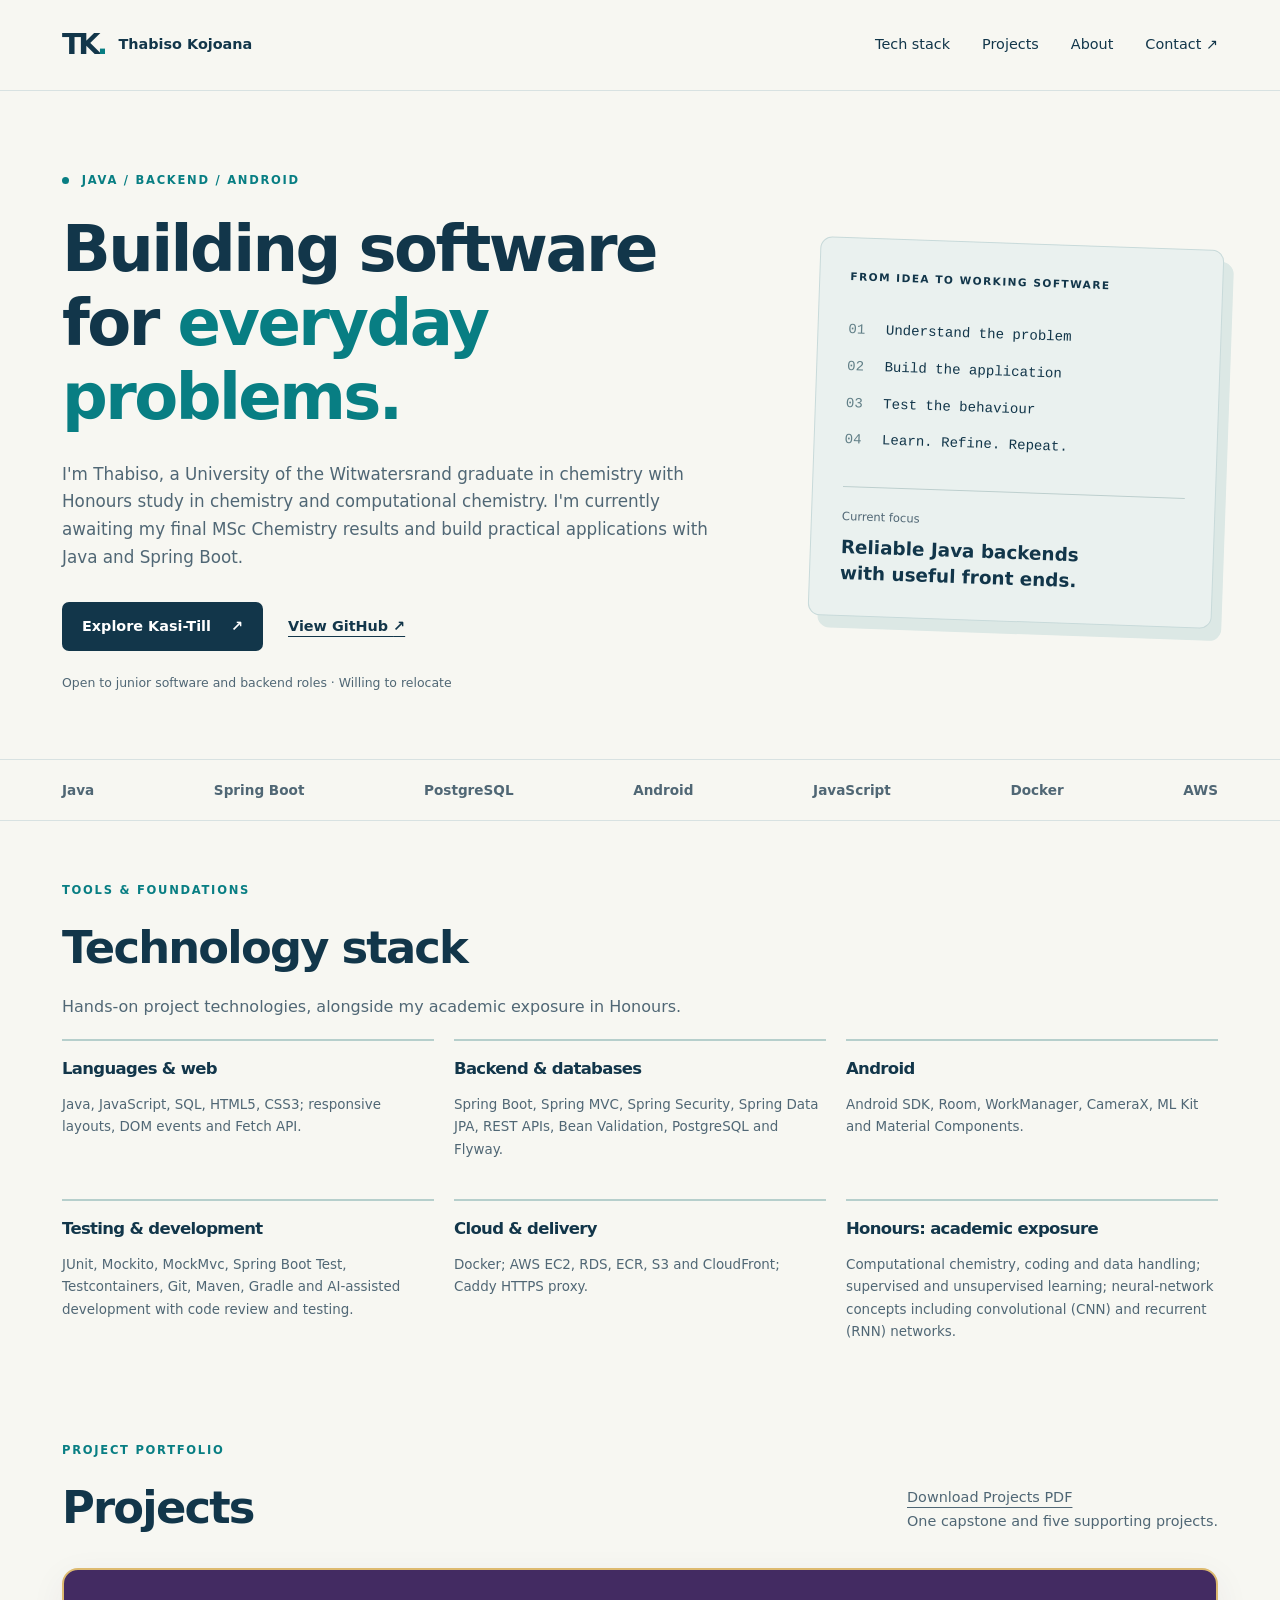
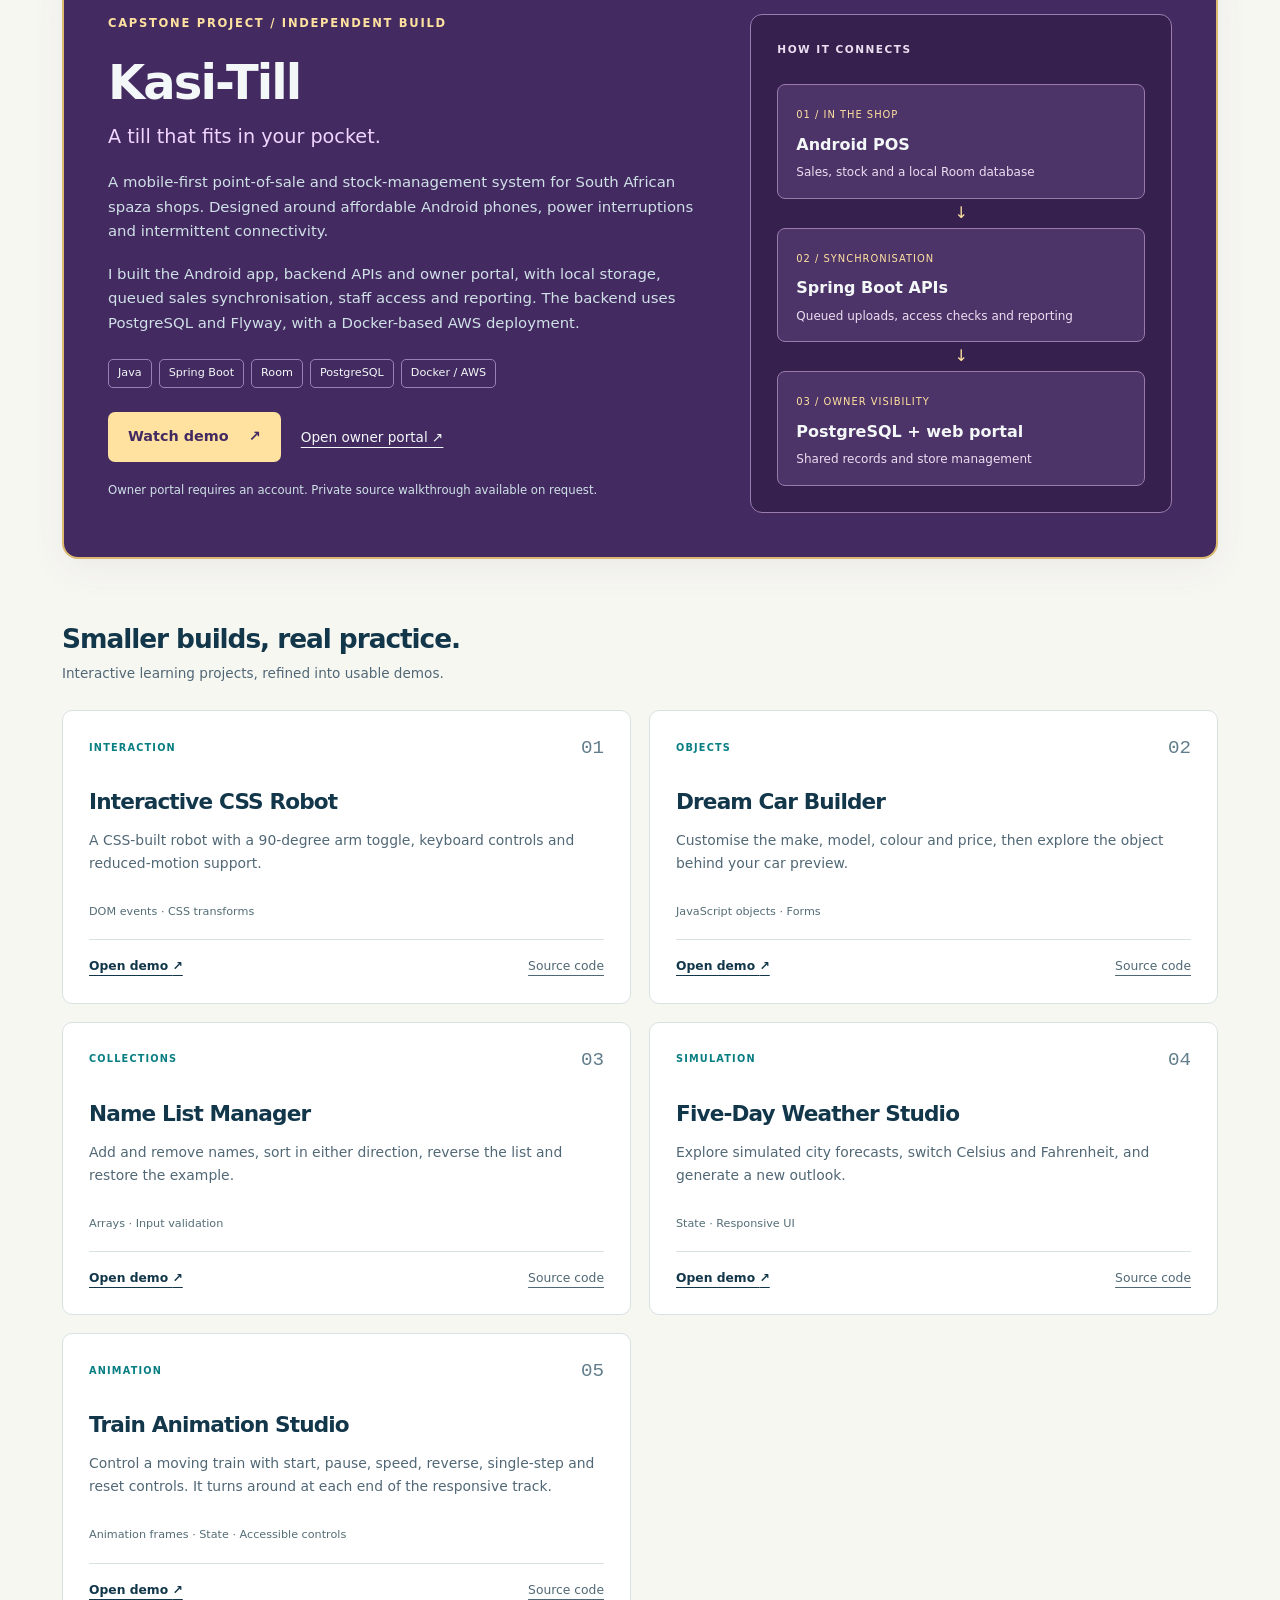
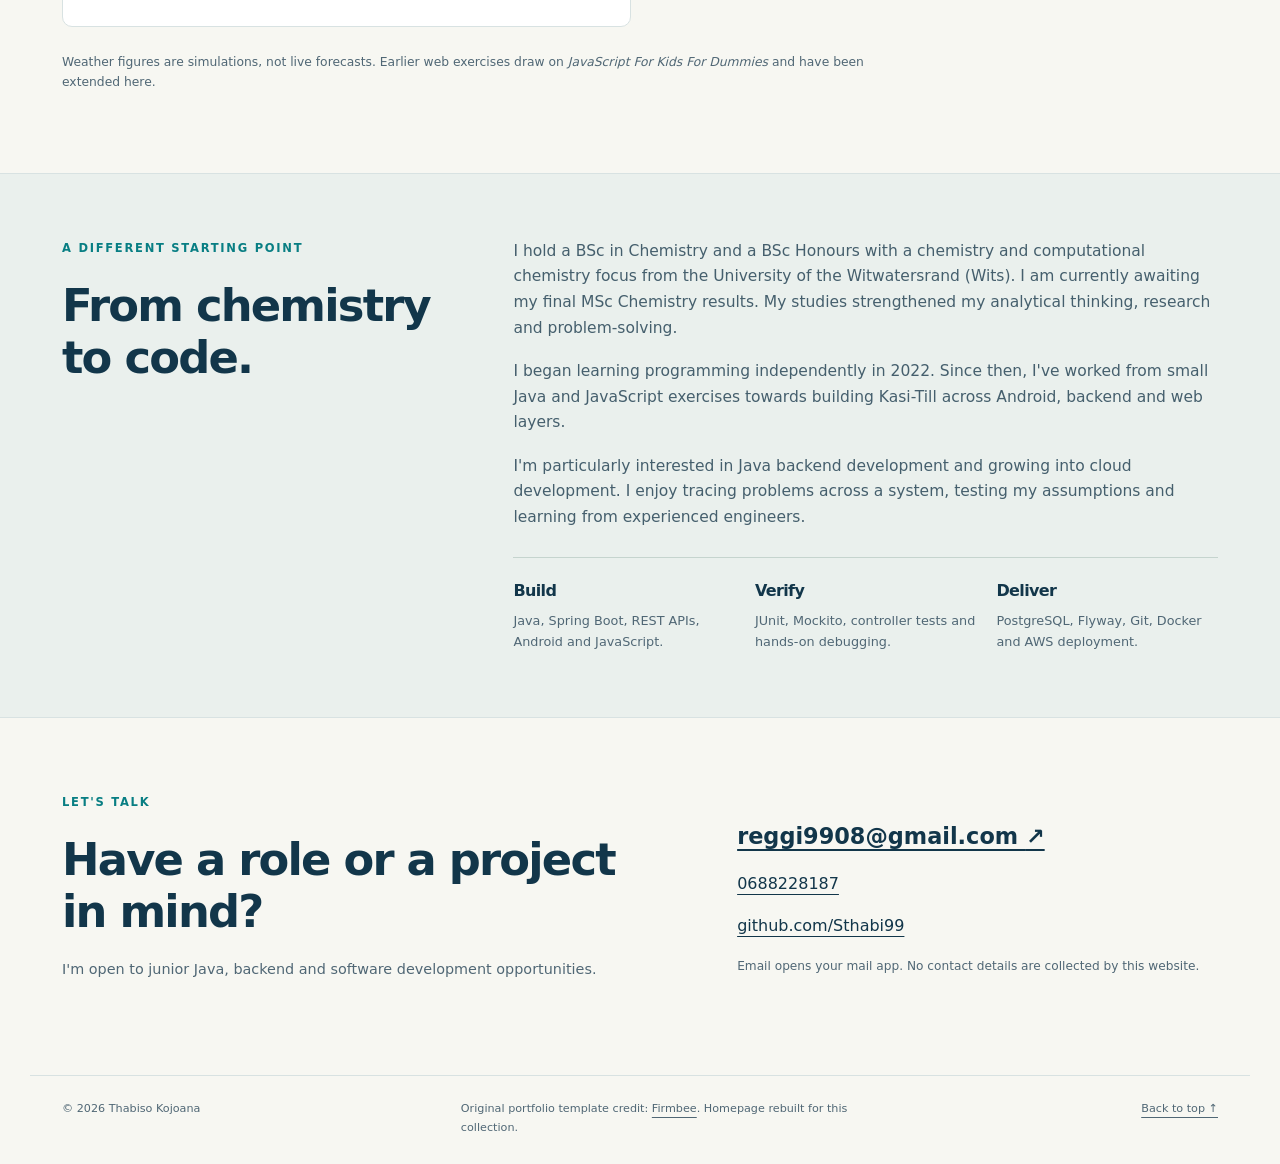
==== index.html @ cd1c5bf3 "Finish train controls and add project links" ====
<!DOCTYPE html>
<html lang="en">
<head>
<meta charset="UTF-8"><meta name="viewport" content="width=device-width, initial-scale=1">
<meta name="author" content="Thabiso Kojoana">
<meta name="description" content="Thabiso Kojoana's software portfolio: Java, Spring Boot, Android and web projects, including Kasi-Till, a mobile-first point-of-sale system.">
<meta name="theme-color" content="#12364a">
<title>Thabiso Kojoana | Java &amp; Backend Developer</title>
<link rel="stylesheet" href="css/portfolio.css">
<link rel="stylesheet" href="css/portfolio-refinements.css">
<script src="js/portfolio.js" defer></script>
</head>
<body>
<a class="skip-link" href="#main">Skip to content</a>
<header class="site-header"><div class="shell nav-wrap">
<a class="brand" href="#home" aria-label="Thabiso Kojoana, home"><span class="monogram" aria-hidden="true">TK<span>.</span></span><span>Thabiso Kojoana</span></a>
<nav aria-label="Main navigation"><a href="#technology">Tech stack</a><a href="#portfolio">Projects</a><a href="#about">About</a><a href="#contact">Contact <span aria-hidden="true">↗</span></a></nav>
</div></header>
<main id="main">
<section id="home" class="hero shell">
<div class="hero-copy"><p class="eyebrow"><span class="status-dot" aria-hidden="true"></span> JAVA / BACKEND / ANDROID</p>
<h1>Building software<br>for <em>everyday problems.</em></h1>
<p class="lead">I'm Thabiso, a University of the Witwatersrand graduate in chemistry with Honours study in chemistry and computational chemistry. I'm currently awaiting my final MSc Chemistry results and build practical applications with Java and Spring Boot.</p>
<div class="hero-actions"><a class="button primary" href="#kasi-till">Explore Kasi-Till <span aria-hidden="true">↗</span></a><a class="text-link" href="https://github.com/Sthabi99">View GitHub <span aria-hidden="true">↗</span></a></div>
<p class="availability">Open to junior software and backend roles · Willing to relocate</p></div>
<aside class="hero-note" aria-label="Development focus"><p class="note-label">FROM IDEA TO WORKING SOFTWARE</p><div class="code-lines" aria-hidden="true"><span>01</span> Understand the problem<br><span>02</span> Build the application<br><span>03</span> Test the behaviour<br><span>04</span> Learn. Refine. Repeat.</div><div class="note-bottom"><span>Current focus</span><strong>Reliable Java backends<br>with useful front ends.</strong></div></aside>
</section>
<div class="skills-band"><div class="shell"><span>Java</span><span>Spring Boot</span><span>PostgreSQL</span><span>Android</span><span>JavaScript</span><span>Docker</span><span>AWS</span></div></div>
<section id="technology" class="shell technology-section"><p class="eyebrow">TOOLS &amp; FOUNDATIONS</p><h2>Technology stack</h2><p class="technology-intro">Hands-on project technologies, alongside my academic exposure in Honours.</p><div class="technology-grid"><article><h3>Languages &amp; web</h3><p>Java, JavaScript, SQL, HTML5, CSS3; responsive layouts, DOM events and Fetch API.</p></article><article><h3>Backend &amp; databases</h3><p>Spring Boot, Spring MVC, Spring Security, Spring Data JPA, REST APIs, Bean Validation, PostgreSQL and Flyway.</p></article><article><h3>Android</h3><p>Android SDK, Room, WorkManager, CameraX, ML Kit and Material Components.</p></article><article><h3>Testing &amp; development</h3><p>JUnit, Mockito, MockMvc, Spring Boot Test, Testcontainers, Git, Maven, Gradle and AI-assisted development with code review and testing.</p></article><article><h3>Cloud &amp; delivery</h3><p>Docker; AWS EC2, RDS, ECR, S3 and CloudFront; Caddy HTTPS proxy.</p></article><article><h3>Honours: academic exposure</h3><p>Computational chemistry, coding and data handling; supervised and unsupervised learning; neural-network concepts including convolutional (CNN) and recurrent (RNN) networks.</p></article></div></section>
<section id="portfolio" class="shell projects-section">
<div class="section-heading"><div><p class="eyebrow">PROJECT PORTFOLIO</p><h2>Projects</h2></div><p><a href="documents/Thabiso_Kojoana_Projects.pdf">Download Projects PDF</a><br>One capstone and five supporting projects.</p></div>
<article id="kasi-till" class="featured">
<div class="featured-copy"><p class="eyebrow">CAPSTONE PROJECT / INDEPENDENT BUILD</p><h3>Kasi-Till</h3><p class="feature-summary">A till that fits in your pocket.</p>
<p>A mobile-first point-of-sale and stock-management system for South African spaza shops. Designed around affordable Android phones, power interruptions and intermittent connectivity.</p>
<p>I built the Android app, backend APIs and owner portal, with local storage, queued sales synchronisation, staff access and reporting. The backend uses PostgreSQL and Flyway, with a Docker-based AWS deployment.</p>
<div class="tags"><span>Java</span><span>Spring Boot</span><span>Room</span><span>PostgreSQL</span><span>Docker / AWS</span></div>
<div class="feature-links"><a class="button light" href="https://youtu.be/FUxB36qgQo0">Watch demo <span aria-hidden="true">↗</span></a><a href="https://63-186-192-30.sslip.io">Open owner portal <span aria-hidden="true">↗</span></a></div>
<p class="feature-footnote">Owner portal requires an account. Private source walkthrough available on request.</p></div>
<div class="architecture" aria-label="Kasi-Till system overview"><p class="note-label">HOW IT CONNECTS</p>
<div class="system-node"><span>01 / IN THE SHOP</span><strong>Android POS</strong><p>Sales, stock and a local Room database</p></div>
<div class="connector" aria-hidden="true">↓</div><div class="system-node"><span>02 / SYNCHRONISATION</span><strong>Spring Boot APIs</strong><p>Queued uploads, access checks and reporting</p></div>
<div class="connector" aria-hidden="true">↓</div><div class="system-node"><span>03 / OWNER VISIBILITY</span><strong>PostgreSQL + web portal</strong><p>Shared records and store management</p></div>
</div></article>
<div class="collection-heading"><div><h2 class="small-heading">Smaller builds, real practice.</h2><p>Interactive learning projects, refined into usable demos.</p></div>
</div>

<div class="project-grid"><article class="project-card" data-category="web">
<div class="card-top"><span class="project-type">INTERACTION</span><span class="card-number" aria-hidden="true">01</span></div>
<h3>Interactive CSS Robot</h3><p>A CSS-built robot with a 90-degree arm toggle, keyboard controls and reduced-motion support.</p><p class="stack">DOM events · CSS transforms</p>
<div class="card-links"><a href="chapter7/chapter7.html">Open demo <span aria-hidden="true">↗</span></a><a class="source" href="https://github.com/Sthabi99/FinalPortfolio/tree/main/chapter7">Source code</a></div></article>
<article class="project-card" data-category="web">
<div class="card-top"><span class="project-type">OBJECTS</span><span class="card-number" aria-hidden="true">02</span></div>
<h3>Dream Car Builder</h3><p>Customise the make, model, colour and price, then explore the object behind your car preview.</p><p class="stack">JavaScript objects · Forms</p>
<div class="card-links"><a href="chapter8/chapter8.html">Open demo <span aria-hidden="true">↗</span></a><a class="source" href="https://github.com/Sthabi99/FinalPortfolio/tree/main/chapter8">Source code</a></div></article>
<article class="project-card" data-category="web">
<div class="card-top"><span class="project-type">COLLECTIONS</span><span class="card-number" aria-hidden="true">03</span></div>
<h3>Name List Manager</h3><p>Add and remove names, sort in either direction, reverse the list and restore the example.</p><p class="stack">Arrays · Input validation</p>
<div class="card-links"><a href="chapter11/chapter11.html">Open demo <span aria-hidden="true">↗</span></a><a class="source" href="https://github.com/Sthabi99/FinalPortfolio/tree/main/chapter11">Source code</a></div></article>
<article class="project-card" data-category="web">
<div class="card-top"><span class="project-type">SIMULATION</span><span class="card-number" aria-hidden="true">04</span></div>
<h3>Five-Day Weather Studio</h3><p>Explore simulated city forecasts, switch Celsius and Fahrenheit, and generate a new outlook.</p><p class="stack">State · Responsive UI</p>
<div class="card-links"><a href="chapter17/chapter17.html">Open demo <span aria-hidden="true">↗</span></a><a class="source" href="https://github.com/Sthabi99/FinalPortfolio/tree/main/chapter17">Source code</a></div></article>



<article class="project-card train-card">
<div class="card-top"><span class="project-type">ANIMATION</span><span class="card-number" aria-hidden="true">05</span></div>
<h3>Train Animation Studio</h3><p>Control a moving train with start, pause, speed, reverse, single-step and reset controls. It turns around at each end of the responsive track.</p><p class="stack">Animation frames · State · Accessible controls</p>
<div class="card-links"><a href="chapter13/chapter13.html">Open demo <span aria-hidden="true">↗</span></a><a class="source" href="https://github.com/Sthabi99/FinalPortfolio/tree/main/chapter13">Source code</a></div></article></div>
<p class="collection-note">Weather figures are simulations, not live forecasts. Earlier web exercises draw on <cite>JavaScript For Kids For Dummies</cite> and have been extended here.</p>
</section>
<section id="about" class="about-section"><div class="shell about-grid">
<div><p class="eyebrow">A DIFFERENT STARTING POINT</p><h2>From chemistry<br>to code.</h2></div>
<div><p>I hold a BSc in Chemistry and a BSc Honours with a chemistry and computational chemistry focus from the University of the Witwatersrand (Wits). I am currently awaiting my final MSc Chemistry results. My studies strengthened my analytical thinking, research and problem-solving.</p>
<p>I began learning programming independently in 2022. Since then, I've worked from small Java and JavaScript exercises towards building Kasi-Till across Android, backend and web layers.</p>
<p>I'm particularly interested in Java backend development and growing into cloud development. I enjoy tracing problems across a system, testing my assumptions and learning from experienced engineers.</p>
<div class="focus-grid"><div><h3>Build</h3><p>Java, Spring Boot, REST APIs, Android and JavaScript.</p></div><div><h3>Verify</h3><p>JUnit, Mockito, controller tests and hands-on debugging.</p></div><div><h3>Deliver</h3><p>PostgreSQL, Flyway, Git, Docker and AWS deployment.</p></div></div>
</div></div></section>
<section id="contact" class="shell contact-section"><div><p class="eyebrow">LET'S TALK</p><h2>Have a role or a project<br>in mind?</h2><p>I'm open to junior Java, backend and software development opportunities.</p></div>
<div class="contact-links"><a class="email-link" href="mailto:reggi9908@gmail.com">reggi9908@gmail.com <span aria-hidden="true">↗</span></a><a class="phone-link" href="tel:+27688228187">0688228187</a><a href="https://github.com/Sthabi99">github.com/Sthabi99</a><p>Email opens your mail app. No contact details are collected by this website.</p></div></section>
</main>
<footer class="shell site-footer"><p>© <span id="year">2026</span> Thabiso Kojoana</p><p>Original portfolio template credit: <a href="https://firmbee.com">Firmbee</a>. Homepage rebuilt for this collection.</p><a href="#home">Back to top ↑</a></footer>
</body></html>
---- css/portfolio.css ----
*{box-sizing:border-box} :root{--ink:#12364a;--teal:#087e83;--paper:#f7f7f2;--muted:#506775;--line:#d8e2e2}html{scroll-behavior:smooth;scroll-padding-top:96px}body{margin:0;background:var(--paper);color:var(--ink);font:16px/1.65 system-ui,-apple-system,"Segoe UI",sans-serif}a{color:inherit;text-underline-offset:5px}button{font:inherit}h1,h2,h3,p{margin-top:0}h1,h2,h3{line-height:1.16;letter-spacing:-.04em}h1{font-size:clamp(2.5rem,5vw,4.5rem);font-weight:750;margin-bottom:26px}h1 em{font-style:normal;color:var(--teal)}h2{font-size:clamp(2rem,3.5vw,3rem);margin-bottom:20px}h3{font-size:1.35rem}p{margin-bottom:18px}.shell{max-width:1220px;margin-inline:auto;padding-inline:32px}.site-header{border-bottom:1px solid var(--line);background:var(--paper)}.nav-wrap{display:flex;align-items:center;justify-content:space-between;gap:20px;min-height:90px}.brand{display:flex;align-items:center;gap:14px;text-decoration:none;font-weight:700;font-size:.9rem}.monogram{font-size:1.8rem;letter-spacing:-.12em}.monogram span{color:var(--teal)}nav{display:flex;gap:32px}nav a{text-decoration:none;font-size:.9rem}nav a:hover{text-decoration:underline}.hero{padding-block:80px 65px;display:grid;grid-template-columns:1.7fr 1fr;gap:65px;align-items:center}.eyebrow{font-size:.72rem;letter-spacing:.15em;font-weight:750;color:var(--teal);margin-bottom:22px}.status-dot{display:inline-block;width:7px;height:7px;background:var(--teal);border-radius:50%;margin-right:7px}.lead{max-width:650px;color:var(--muted);font-size:1.05rem}.hero-actions{display:flex;align-items:center;gap:25px;margin:30px 0 22px}.button{display:inline-flex;align-items:center;justify-content:center;gap:20px;padding:13px 20px;text-decoration:none;border-radius:7px;font-weight:650;font-size:.9rem}.primary{background:var(--ink);color:white}.primary:hover{background:var(--teal)}.text-link{font-size:.9rem;font-weight:600}.availability{font-size:.78rem;color:var(--muted);margin:0}.hero-note{border:1px solid #c8dada;border-radius:12px;background:#eaf1ef;padding:30px;transform:rotate(2deg);box-shadow:10px 12px 0 #dce8e5}.note-label{font-size:.66rem;letter-spacing:.14em;font-weight:750;margin-bottom:26px}.code-lines{font:clamp(.75rem,1.1vw,.9rem)/2.6 ui-monospace,Consolas,monospace;white-space:nowrap}.code-lines span{color:#617f87;margin-right:12px}.note-bottom{border-top:1px solid #bdcfce;padding-top:20px;margin-top:28px}.note-bottom span{display:block;font-size:.72rem;color:var(--muted);margin-bottom:8px}.note-bottom strong{font-size:1.15rem;line-height:1.4;display:block}.skills-band{border-block:1px solid var(--line)}.skills-band .shell{display:flex;justify-content:space-between;gap:20px;flex-wrap:wrap;padding-block:19px;font-size:.85rem;font-weight:650;color:var(--muted)}.projects-section{padding-block:80px}.section-heading{display:flex;justify-content:space-between;align-items:end;gap:25px;margin-bottom:34px}.section-heading h2{margin-bottom:0}.section-heading>p{color:var(--muted);font-size:.9rem;margin:0}.featured{display:grid;grid-template-columns:1.4fr 1fr;gap:52px;padding:44px;border-radius:16px;background:var(--ink);color:#f3f7f7}.featured .eyebrow{color:#89d5cc}.featured h3{font-size:3rem;margin-bottom:10px}.feature-summary{font-size:1.2rem;color:#b8e3da}.featured-copy>p:not(.eyebrow):not(.feature-summary){font-size:.93rem;color:#d0e0e7}.tags{display:flex;flex-wrap:wrap;gap:7px;margin:24px 0}.tags span{font-size:.7rem;border:1px solid #446070;padding:4px 9px;border-radius:5px}.feature-links{display:flex;gap:20px;align-items:center;flex-wrap:wrap;font-size:.85rem}.light{background:#d8f4b6;color:#18372c}.feature-footnote{font-size:.73rem!important;margin-top:19px;margin-bottom:0}.architecture{border:1px solid #496471;border-radius:12px;padding:26px;align-self:center;background:#173e52}.architecture .note-label{color:#b9d9df}.system-node{padding:15px 18px;border:1px solid #54707d;border-radius:8px;background:#20495c}.system-node>span{font-size:.62rem;letter-spacing:.1em;color:#9cd3d0}.system-node strong{display:block;font-size:1rem;margin:5px 0}.system-node p{font-size:.75rem;color:#c1d6de;margin:0}.connector{text-align:center;line-height:1.8;color:#b4d7bf}.collection-heading{display:flex;align-items:end;justify-content:space-between;gap:24px;margin:65px 0 25px}.small-heading{font-size:1.65rem;margin-bottom:8px}.collection-heading p{font-size:.85rem;color:var(--muted);margin:0}.filters{display:flex;gap:5px;flex-wrap:wrap}.filters button{padding:7px 11px;border:1px solid var(--line);border-radius:6px;background:transparent;color:var(--ink);cursor:pointer;font-size:.78rem}.filters button[aria-pressed=true]{background:var(--ink);color:white;border-color:var(--ink)}.project-grid{display:grid;grid-template-columns:repeat(3,minmax(0,1fr));gap:18px}.project-card{display:flex;flex-direction:column;background:white;padding:26px;border:1px solid var(--line);border-radius:10px}.card-top{display:flex;justify-content:space-between;align-items:center;margin-bottom:30px;gap:10px}.project-type{font-size:.61rem;letter-spacing:.12em;font-weight:750;color:var(--teal)}.card-number{font:1.2rem ui-monospace,monospace;color:#627d8c}.project-card h3{margin-bottom:15px}.project-card>p{font-size:.87rem;color:var(--muted)}.project-card .stack{font-size:.7rem;color:#546d76;margin-top:auto;padding-top:10px}.card-links{display:flex;justify-content:space-between;gap:14px;padding-top:16px;border-top:1px solid var(--line);font-size:.77rem;font-weight:650}.card-links .source{color:var(--muted);font-weight:400}.collection-note{font-size:.77rem;color:var(--muted);max-width:850px;margin:25px 0 0}.about-section{background:#eaf0ed;border-block:1px solid var(--line);padding-block:65px}.about-grid{display:grid;grid-template-columns:1fr 1.8fr;gap:60px}.about-grid>div>p:not(.eyebrow){color:#455f6d;font-size:.97rem}.focus-grid{display:grid;grid-template-columns:repeat(3,minmax(0,1fr));gap:20px;border-top:1px solid #c5d4ce;padding-top:24px;margin-top:26px}.focus-grid h3{font-size:1rem;margin-bottom:10px}.focus-grid p{font-size:.8rem;color:var(--muted);margin:0}.contact-section{display:grid;grid-template-columns:1.3fr 1fr;gap:50px;padding-block:75px}.contact-section p{color:var(--muted);font-size:.9rem}.contact-section .eyebrow{color:var(--teal);font-size:.72rem}.contact-links{align-self:center;display:grid;gap:16px;overflow-wrap:anywhere}.contact-links .email-link{font-size:clamp(1rem,2vw,1.4rem);font-weight:700}.contact-links>p{font-size:.76rem;margin:0}.site-footer{border-top:1px solid var(--line);display:flex;justify-content:space-between;gap:25px;padding-block:24px;font-size:.7rem;color:var(--muted)}.site-footer p{margin:0;max-width:420px}.sr-only{position:absolute;width:1px;height:1px;padding:0;margin:-1px;overflow:hidden;clip:rect(0,0,0,0);white-space:nowrap;border:0}.skip-link{position:absolute;top:-70px;left:15px;padding:12px;background:white;z-index:10}.skip-link:focus{top:10px}:focus-visible{outline:3px solid #b9650d;outline-offset:5px}[hidden]{display:none!important}@media(max-width:1000px){.hero{gap:30px}.hero-note{padding:22px}.project-grid{grid-template-columns:repeat(2,minmax(0,1fr))}.featured{gap:28px;padding:32px}.collection-heading{align-items:start;flex-direction:column}}@media(max-width:720px){html{scroll-padding-top:20px}.shell{padding-inline:20px}.nav-wrap{min-height:85px;flex-wrap:wrap;padding-block:15px;gap:12px}.brand{font-size:.83rem}nav{gap:20px}nav a{font-size:.8rem}.hero{grid-template-columns:1fr;padding-block:42px;gap:32px}.hero-note{transform:none;max-width:450px;margin-right:10px}.code-lines{font-size:.85rem}.skills-band .shell{justify-content:start;gap:14px 25px}.section-heading{align-items:start;flex-direction:column}.projects-section{padding-block:45px}.featured{grid-template-columns:1fr;padding:24px}.featured h3{font-size:2.5rem}.project-grid{grid-template-columns:1fr}.project-card{padding:24px}.card-top{margin-bottom:20px}.about-grid,.contact-section{grid-template-columns:1fr;gap:20px}.about-section{padding-block:45px}.focus-grid{gap:14px}.contact-section{padding-block:45px}.site-footer{flex-direction:column;gap:12px}.hero-actions{flex-wrap:wrap;gap:18px}.architecture{padding:20px}.collection-heading{margin-top:40px}.section-heading>p br{display:none}}@media(prefers-reduced-motion:reduce){html{scroll-behavior:auto}}
---- css/portfolio-refinements.css ----
.technology-section{padding-block:60px 0}.technology-intro{color:var(--muted)}.technology-grid{display:grid;grid-template-columns:repeat(3,minmax(0,1fr));gap:20px}.technology-grid article{border-top:2px solid #b6cfcc;padding-top:18px}.technology-grid h3{font-size:1.03rem}.technology-grid p{font-size:.84rem;color:var(--muted)}.featured{background:#432b62;border:2px solid #ddba70;box-shadow:0 10px 35px #432b6210}.featured .eyebrow{color:#ffe2a0}.featured .feature-summary{color:#f1d5ff}.featured .tags span{border-color:#9b80b7}.featured .architecture{background:#36214e;border-color:#9a7dae}.featured .system-node{background:#4d3468;border-color:#997aab}.featured .system-node>span{color:#ffe2a0}.featured .system-node p,.featured .architecture .note-label{color:#ebdef1}.featured .connector{color:#ffe2a0}.featured .light{background:#ffe2a0;color:#432b62}.project-grid{grid-template-columns:repeat(2,minmax(0,1fr))}@media(max-width:720px){.technology-grid{grid-template-columns:1fr}.technology-section{padding-top:36px}.project-grid{grid-template-columns:1fr}.nav-wrap{justify-content:center}nav{gap:18px;flex-wrap:wrap;justify-content:center}}
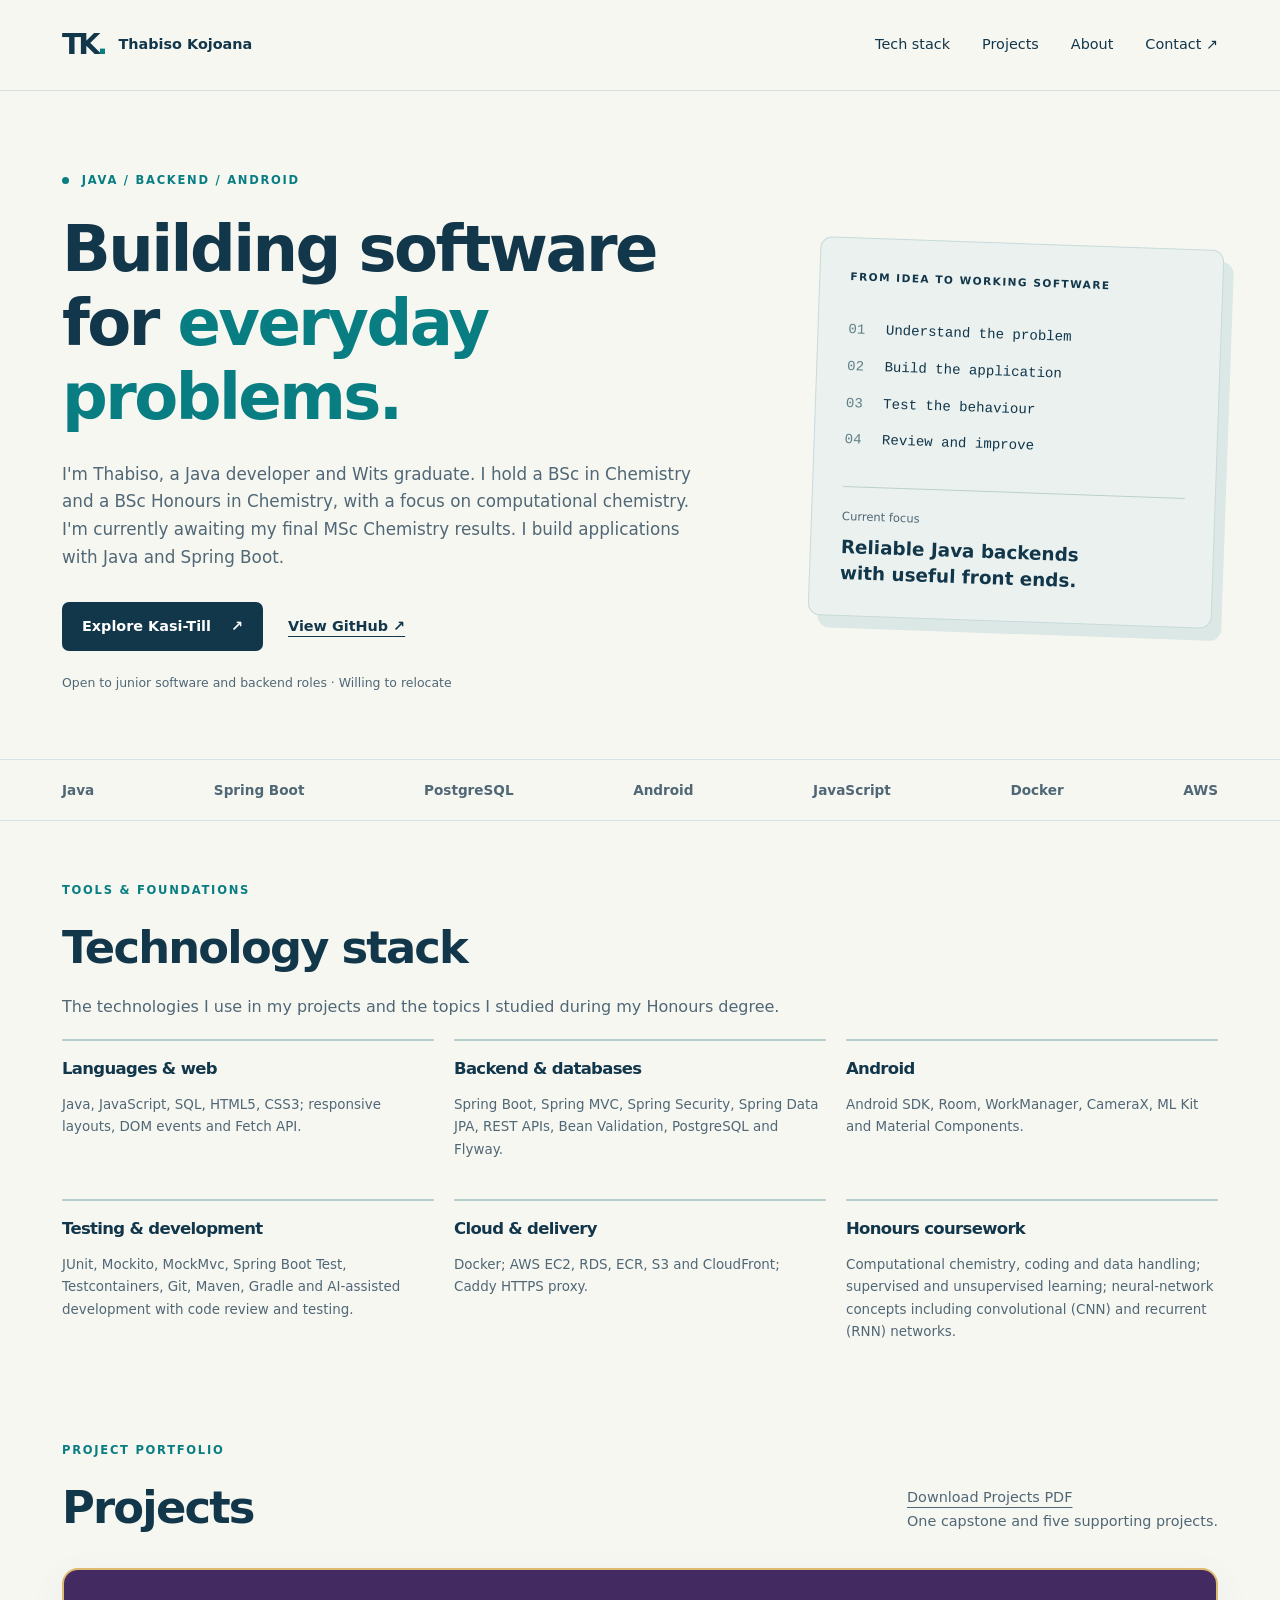
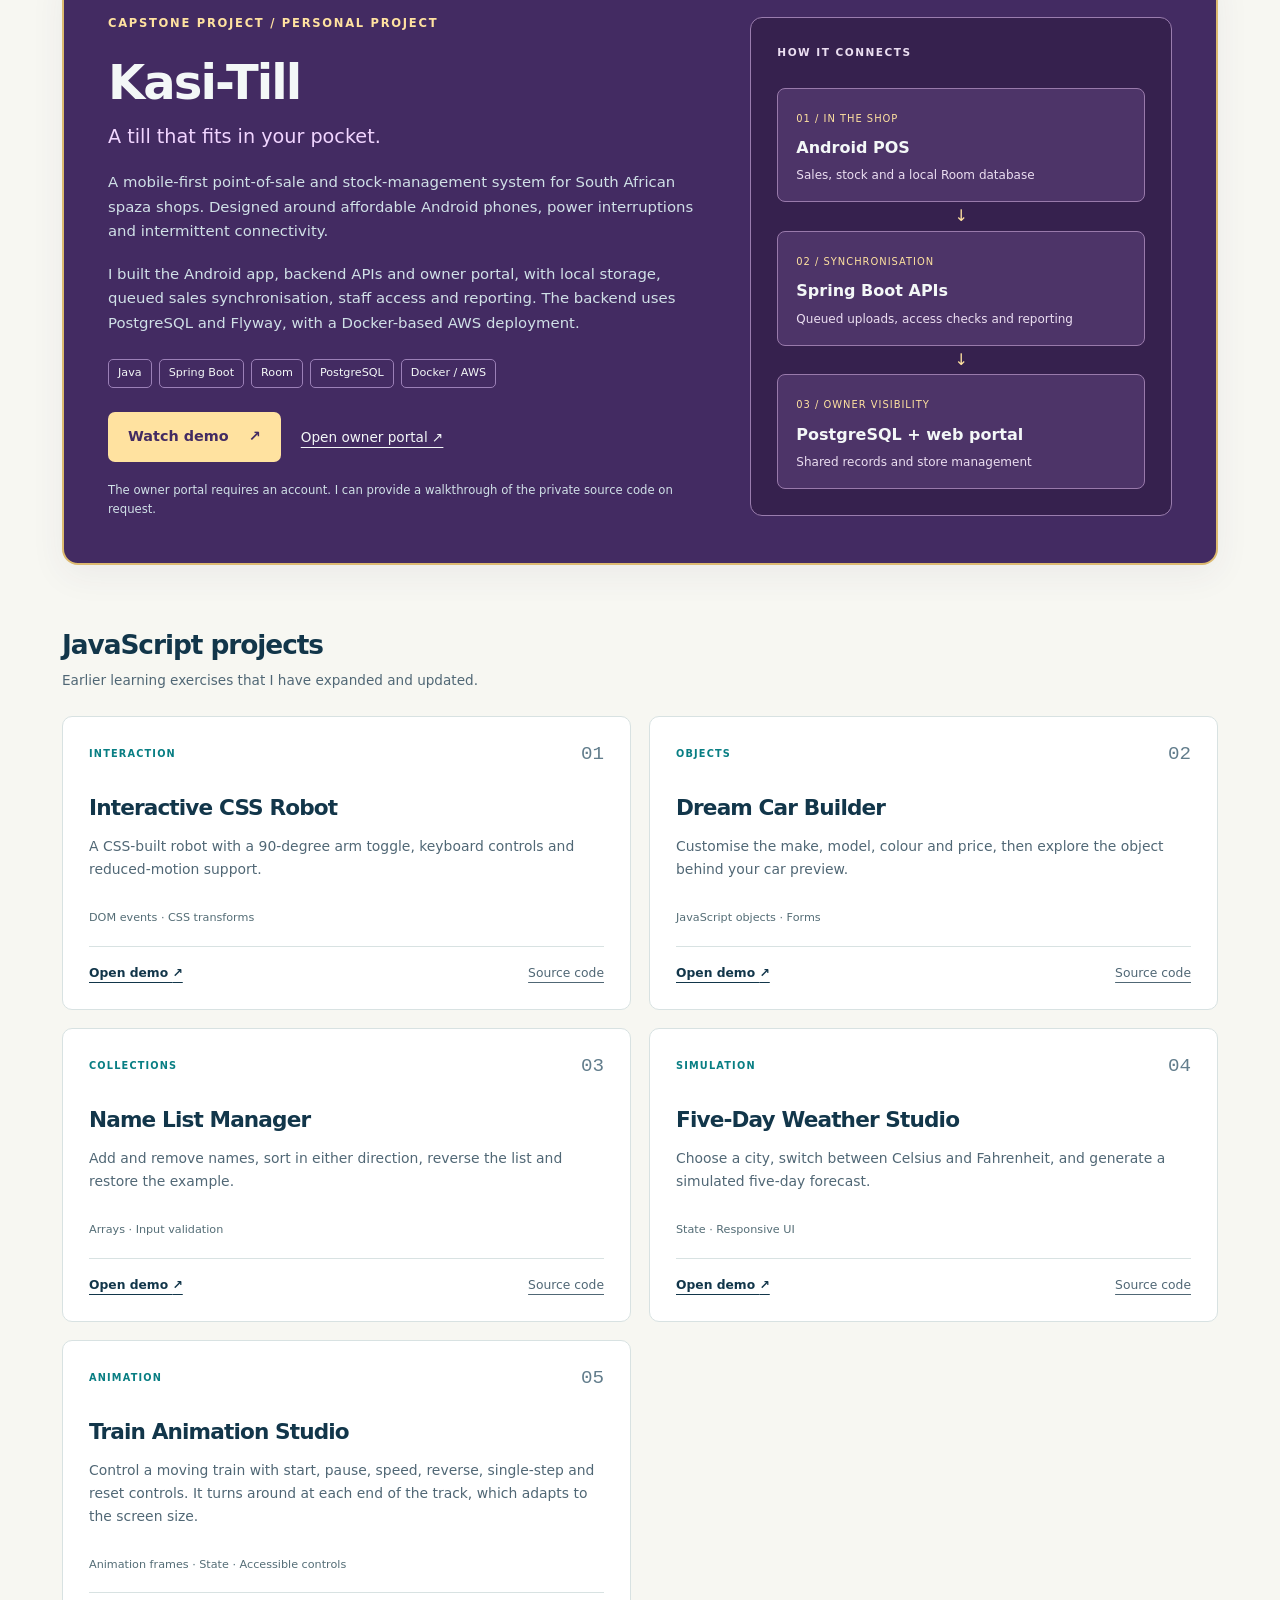
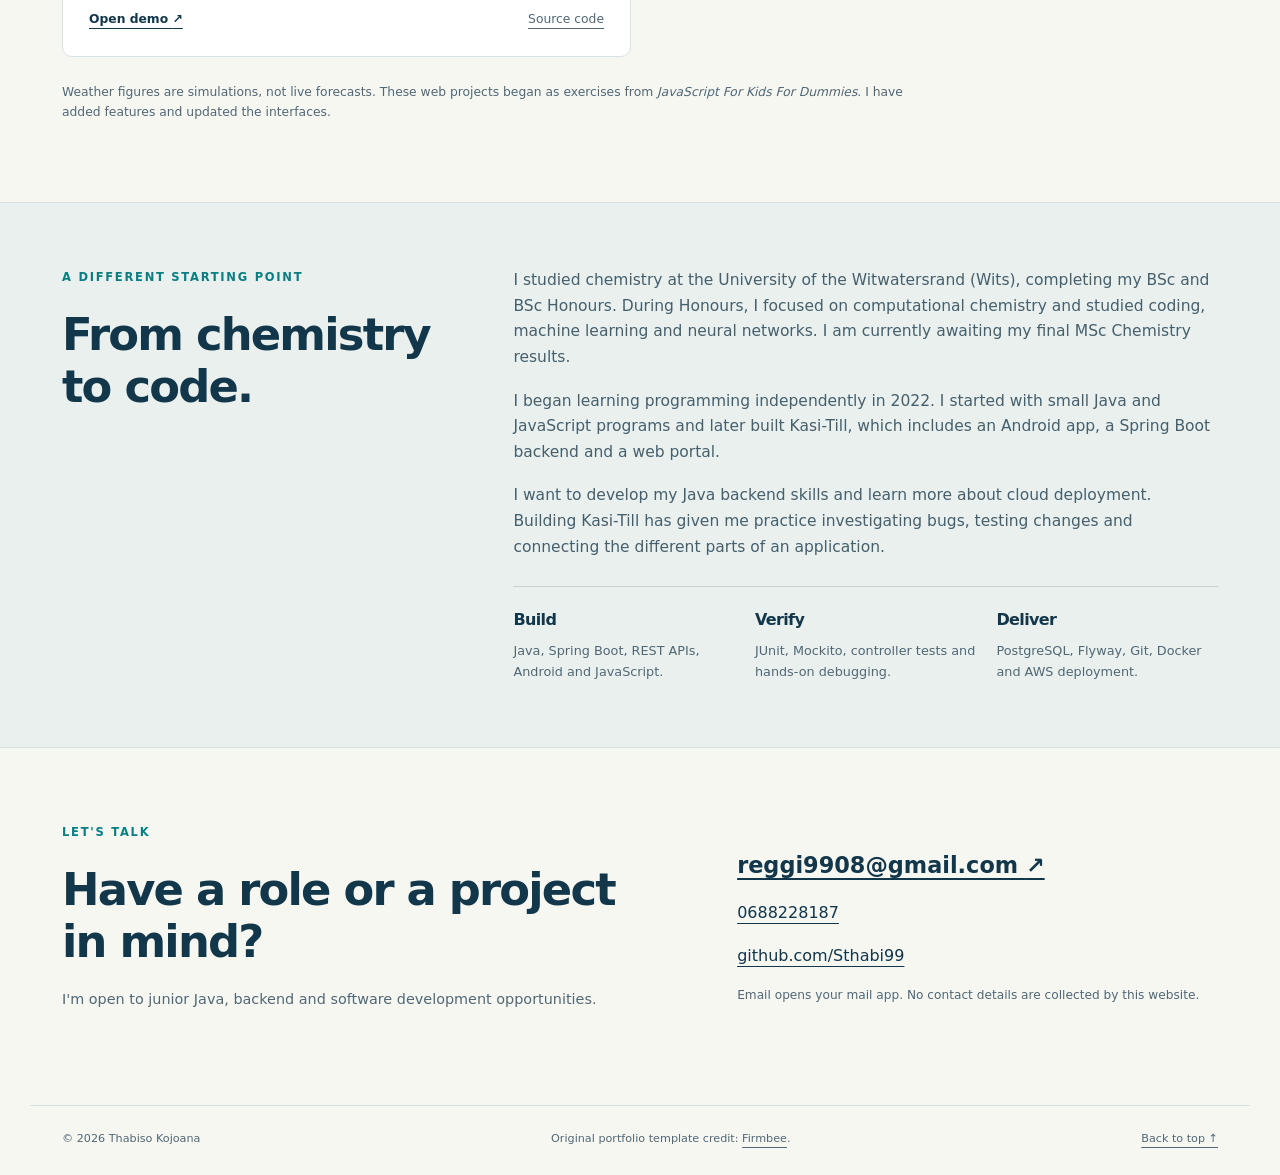
==== commit 868720a1: "Edit bio and project descriptions" ====
--- a/index.html
+++ b/index.html
@@ -20,28 +20,28 @@
 <section id="home" class="hero shell">
 <div class="hero-copy"><p class="eyebrow"><span class="status-dot" aria-hidden="true"></span> JAVA / BACKEND / ANDROID</p>
 <h1>Building software<br>for <em>everyday problems.</em></h1>
-<p class="lead">I'm Thabiso, a University of the Witwatersrand graduate in chemistry with Honours study in chemistry and computational chemistry. I'm currently awaiting my final MSc Chemistry results and build practical applications with Java and Spring Boot.</p>
+<p class="lead">I'm Thabiso, a Java developer and Wits graduate. I hold a BSc in Chemistry and a BSc Honours in Chemistry, with a focus on computational chemistry. I'm currently awaiting my final MSc Chemistry results. I build applications with Java and Spring Boot.</p>
 <div class="hero-actions"><a class="button primary" href="#kasi-till">Explore Kasi-Till <span aria-hidden="true">↗</span></a><a class="text-link" href="https://github.com/Sthabi99">View GitHub <span aria-hidden="true">↗</span></a></div>
 <p class="availability">Open to junior software and backend roles · Willing to relocate</p></div>
-<aside class="hero-note" aria-label="Development focus"><p class="note-label">FROM IDEA TO WORKING SOFTWARE</p><div class="code-lines" aria-hidden="true"><span>01</span> Understand the problem<br><span>02</span> Build the application<br><span>03</span> Test the behaviour<br><span>04</span> Learn. Refine. Repeat.</div><div class="note-bottom"><span>Current focus</span><strong>Reliable Java backends<br>with useful front ends.</strong></div></aside>
+<aside class="hero-note" aria-label="Development focus"><p class="note-label">FROM IDEA TO WORKING SOFTWARE</p><div class="code-lines" aria-hidden="true"><span>01</span> Understand the problem<br><span>02</span> Build the application<br><span>03</span> Test the behaviour<br><span>04</span> Review and improve</div><div class="note-bottom"><span>Current focus</span><strong>Reliable Java backends<br>with useful front ends.</strong></div></aside>
 </section>
 <div class="skills-band"><div class="shell"><span>Java</span><span>Spring Boot</span><span>PostgreSQL</span><span>Android</span><span>JavaScript</span><span>Docker</span><span>AWS</span></div></div>
-<section id="technology" class="shell technology-section"><p class="eyebrow">TOOLS &amp; FOUNDATIONS</p><h2>Technology stack</h2><p class="technology-intro">Hands-on project technologies, alongside my academic exposure in Honours.</p><div class="technology-grid"><article><h3>Languages &amp; web</h3><p>Java, JavaScript, SQL, HTML5, CSS3; responsive layouts, DOM events and Fetch API.</p></article><article><h3>Backend &amp; databases</h3><p>Spring Boot, Spring MVC, Spring Security, Spring Data JPA, REST APIs, Bean Validation, PostgreSQL and Flyway.</p></article><article><h3>Android</h3><p>Android SDK, Room, WorkManager, CameraX, ML Kit and Material Components.</p></article><article><h3>Testing &amp; development</h3><p>JUnit, Mockito, MockMvc, Spring Boot Test, Testcontainers, Git, Maven, Gradle and AI-assisted development with code review and testing.</p></article><article><h3>Cloud &amp; delivery</h3><p>Docker; AWS EC2, RDS, ECR, S3 and CloudFront; Caddy HTTPS proxy.</p></article><article><h3>Honours: academic exposure</h3><p>Computational chemistry, coding and data handling; supervised and unsupervised learning; neural-network concepts including convolutional (CNN) and recurrent (RNN) networks.</p></article></div></section>
+<section id="technology" class="shell technology-section"><p class="eyebrow">TOOLS &amp; FOUNDATIONS</p><h2>Technology stack</h2><p class="technology-intro">The technologies I use in my projects and the topics I studied during my Honours degree.</p><div class="technology-grid"><article><h3>Languages &amp; web</h3><p>Java, JavaScript, SQL, HTML5, CSS3; responsive layouts, DOM events and Fetch API.</p></article><article><h3>Backend &amp; databases</h3><p>Spring Boot, Spring MVC, Spring Security, Spring Data JPA, REST APIs, Bean Validation, PostgreSQL and Flyway.</p></article><article><h3>Android</h3><p>Android SDK, Room, WorkManager, CameraX, ML Kit and Material Components.</p></article><article><h3>Testing &amp; development</h3><p>JUnit, Mockito, MockMvc, Spring Boot Test, Testcontainers, Git, Maven, Gradle and AI-assisted development with code review and testing.</p></article><article><h3>Cloud &amp; delivery</h3><p>Docker; AWS EC2, RDS, ECR, S3 and CloudFront; Caddy HTTPS proxy.</p></article><article><h3>Honours coursework</h3><p>Computational chemistry, coding and data handling; supervised and unsupervised learning; neural-network concepts including convolutional (CNN) and recurrent (RNN) networks.</p></article></div></section>
 <section id="portfolio" class="shell projects-section">
 <div class="section-heading"><div><p class="eyebrow">PROJECT PORTFOLIO</p><h2>Projects</h2></div><p><a href="documents/Thabiso_Kojoana_Projects.pdf">Download Projects PDF</a><br>One capstone and five supporting projects.</p></div>
 <article id="kasi-till" class="featured">
-<div class="featured-copy"><p class="eyebrow">CAPSTONE PROJECT / INDEPENDENT BUILD</p><h3>Kasi-Till</h3><p class="feature-summary">A till that fits in your pocket.</p>
+<div class="featured-copy"><p class="eyebrow">CAPSTONE PROJECT / PERSONAL PROJECT</p><h3>Kasi-Till</h3><p class="feature-summary">A till that fits in your pocket.</p>
 <p>A mobile-first point-of-sale and stock-management system for South African spaza shops. Designed around affordable Android phones, power interruptions and intermittent connectivity.</p>
 <p>I built the Android app, backend APIs and owner portal, with local storage, queued sales synchronisation, staff access and reporting. The backend uses PostgreSQL and Flyway, with a Docker-based AWS deployment.</p>
 <div class="tags"><span>Java</span><span>Spring Boot</span><span>Room</span><span>PostgreSQL</span><span>Docker / AWS</span></div>
 <div class="feature-links"><a class="button light" href="https://youtu.be/FUxB36qgQo0">Watch demo <span aria-hidden="true">↗</span></a><a href="https://63-186-192-30.sslip.io">Open owner portal <span aria-hidden="true">↗</span></a></div>
-<p class="feature-footnote">Owner portal requires an account. Private source walkthrough available on request.</p></div>
+<p class="feature-footnote">The owner portal requires an account. I can provide a walkthrough of the private source code on request.</p></div>
 <div class="architecture" aria-label="Kasi-Till system overview"><p class="note-label">HOW IT CONNECTS</p>
 <div class="system-node"><span>01 / IN THE SHOP</span><strong>Android POS</strong><p>Sales, stock and a local Room database</p></div>
 <div class="connector" aria-hidden="true">↓</div><div class="system-node"><span>02 / SYNCHRONISATION</span><strong>Spring Boot APIs</strong><p>Queued uploads, access checks and reporting</p></div>
 <div class="connector" aria-hidden="true">↓</div><div class="system-node"><span>03 / OWNER VISIBILITY</span><strong>PostgreSQL + web portal</strong><p>Shared records and store management</p></div>
 </div></article>
-<div class="collection-heading"><div><h2 class="small-heading">Smaller builds, real practice.</h2><p>Interactive learning projects, refined into usable demos.</p></div>
+<div class="collection-heading"><div><h2 class="small-heading">JavaScript projects</h2><p>Earlier learning exercises that I have expanded and updated.</p></div>
 </div>
 
 <div class="project-grid"><article class="project-card" data-category="web">
@@ -58,26 +58,26 @@
 <div class="card-links"><a href="chapter11/chapter11.html">Open demo <span aria-hidden="true">↗</span></a><a class="source" href="https://github.com/Sthabi99/FinalPortfolio/tree/main/chapter11">Source code</a></div></article>
 <article class="project-card" data-category="web">
 <div class="card-top"><span class="project-type">SIMULATION</span><span class="card-number" aria-hidden="true">04</span></div>
-<h3>Five-Day Weather Studio</h3><p>Explore simulated city forecasts, switch Celsius and Fahrenheit, and generate a new outlook.</p><p class="stack">State · Responsive UI</p>
+<h3>Five-Day Weather Studio</h3><p>Choose a city, switch between Celsius and Fahrenheit, and generate a simulated five-day forecast.</p><p class="stack">State · Responsive UI</p>
 <div class="card-links"><a href="chapter17/chapter17.html">Open demo <span aria-hidden="true">↗</span></a><a class="source" href="https://github.com/Sthabi99/FinalPortfolio/tree/main/chapter17">Source code</a></div></article>
 
 
 
 <article class="project-card train-card">
 <div class="card-top"><span class="project-type">ANIMATION</span><span class="card-number" aria-hidden="true">05</span></div>
-<h3>Train Animation Studio</h3><p>Control a moving train with start, pause, speed, reverse, single-step and reset controls. It turns around at each end of the responsive track.</p><p class="stack">Animation frames · State · Accessible controls</p>
+<h3>Train Animation Studio</h3><p>Control a moving train with start, pause, speed, reverse, single-step and reset controls. It turns around at each end of the track, which adapts to the screen size.</p><p class="stack">Animation frames · State · Accessible controls</p>
 <div class="card-links"><a href="chapter13/chapter13.html">Open demo <span aria-hidden="true">↗</span></a><a class="source" href="https://github.com/Sthabi99/FinalPortfolio/tree/main/chapter13">Source code</a></div></article></div>
-<p class="collection-note">Weather figures are simulations, not live forecasts. Earlier web exercises draw on <cite>JavaScript For Kids For Dummies</cite> and have been extended here.</p>
+<p class="collection-note">Weather figures are simulations, not live forecasts. These web projects began as exercises from <cite>JavaScript For Kids For Dummies</cite>. I have added features and updated the interfaces.</p>
 </section>
 <section id="about" class="about-section"><div class="shell about-grid">
 <div><p class="eyebrow">A DIFFERENT STARTING POINT</p><h2>From chemistry<br>to code.</h2></div>
-<div><p>I hold a BSc in Chemistry and a BSc Honours with a chemistry and computational chemistry focus from the University of the Witwatersrand (Wits). I am currently awaiting my final MSc Chemistry results. My studies strengthened my analytical thinking, research and problem-solving.</p>
-<p>I began learning programming independently in 2022. Since then, I've worked from small Java and JavaScript exercises towards building Kasi-Till across Android, backend and web layers.</p>
-<p>I'm particularly interested in Java backend development and growing into cloud development. I enjoy tracing problems across a system, testing my assumptions and learning from experienced engineers.</p>
+<div><p>I studied chemistry at the University of the Witwatersrand (Wits), completing my BSc and BSc Honours. During Honours, I focused on computational chemistry and studied coding, machine learning and neural networks. I am currently awaiting my final MSc Chemistry results.</p>
+<p>I began learning programming independently in 2022. I started with small Java and JavaScript programs and later built Kasi-Till, which includes an Android app, a Spring Boot backend and a web portal.</p>
+<p>I want to develop my Java backend skills and learn more about cloud deployment. Building Kasi-Till has given me practice investigating bugs, testing changes and connecting the different parts of an application.</p>
 <div class="focus-grid"><div><h3>Build</h3><p>Java, Spring Boot, REST APIs, Android and JavaScript.</p></div><div><h3>Verify</h3><p>JUnit, Mockito, controller tests and hands-on debugging.</p></div><div><h3>Deliver</h3><p>PostgreSQL, Flyway, Git, Docker and AWS deployment.</p></div></div>
 </div></div></section>
 <section id="contact" class="shell contact-section"><div><p class="eyebrow">LET'S TALK</p><h2>Have a role or a project<br>in mind?</h2><p>I'm open to junior Java, backend and software development opportunities.</p></div>
 <div class="contact-links"><a class="email-link" href="mailto:reggi9908@gmail.com">reggi9908@gmail.com <span aria-hidden="true">↗</span></a><a class="phone-link" href="tel:+27688228187">0688228187</a><a href="https://github.com/Sthabi99">github.com/Sthabi99</a><p>Email opens your mail app. No contact details are collected by this website.</p></div></section>
 </main>
-<footer class="shell site-footer"><p>© <span id="year">2026</span> Thabiso Kojoana</p><p>Original portfolio template credit: <a href="https://firmbee.com">Firmbee</a>. Homepage rebuilt for this collection.</p><a href="#home">Back to top ↑</a></footer>
+<footer class="shell site-footer"><p>© <span id="year">2026</span> Thabiso Kojoana</p><p>Original portfolio template credit: <a href="https://firmbee.com">Firmbee</a>.</p><a href="#home">Back to top ↑</a></footer>
 </body></html>
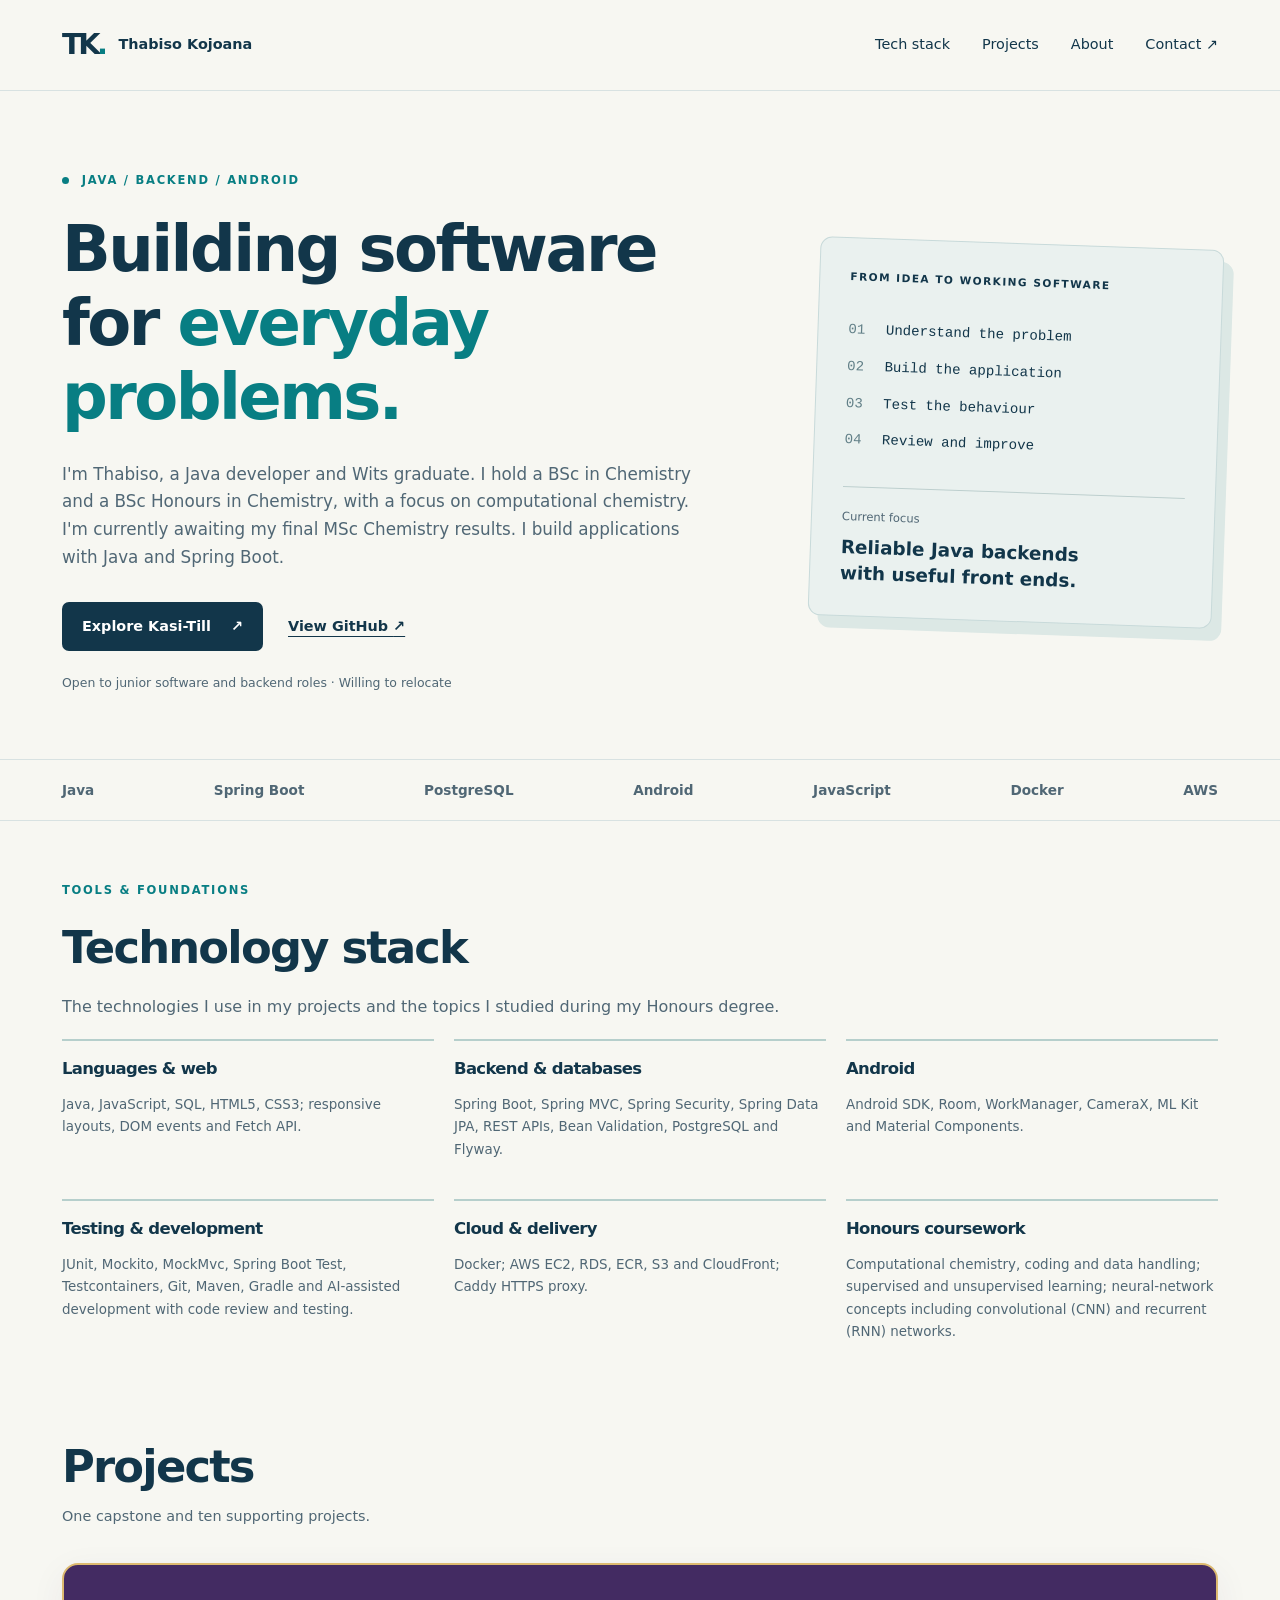
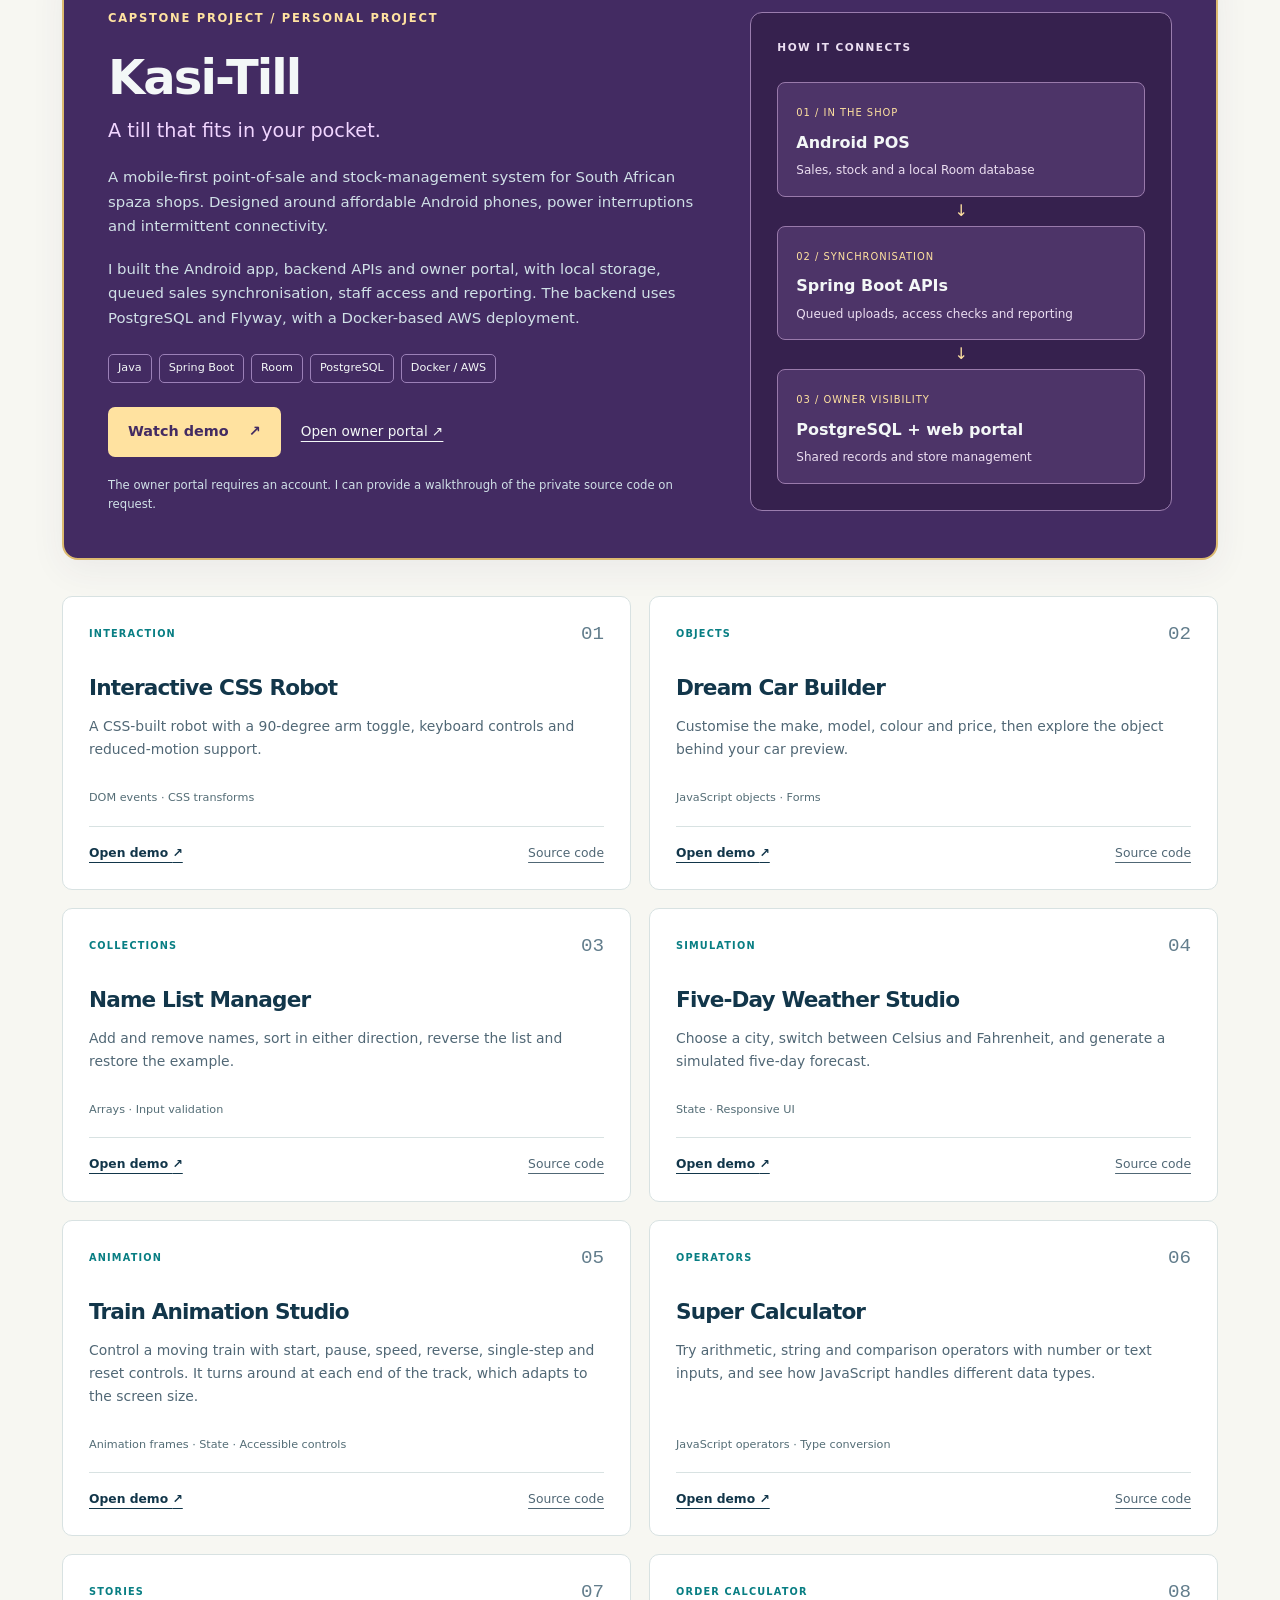
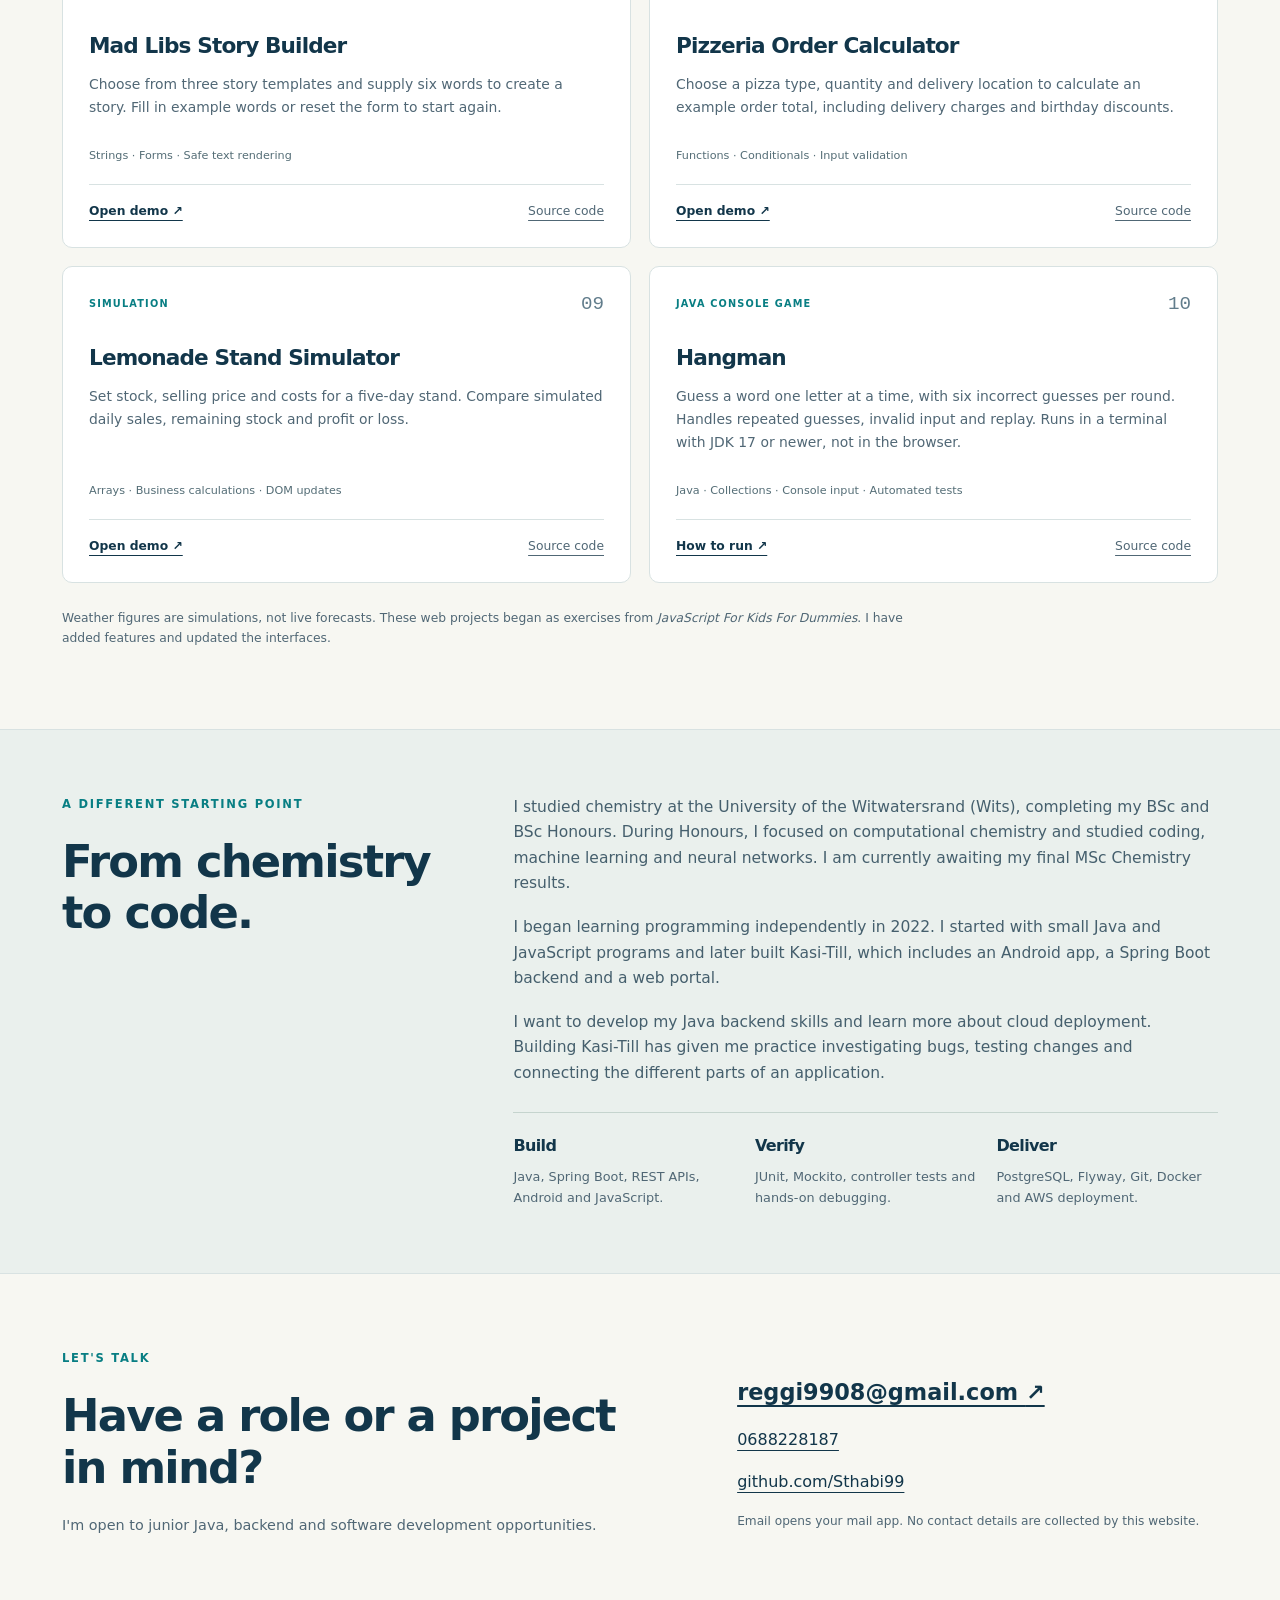
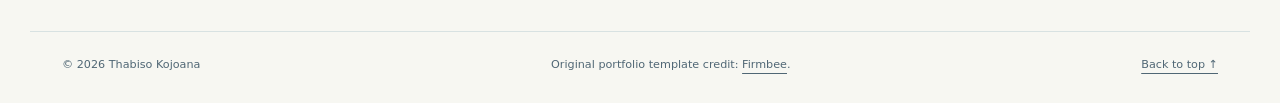
==== commit bd654cd1: "Add missing demos to project gallery" ====
--- a/index.html
+++ b/index.html
@@ -28,7 +28,7 @@
 <div class="skills-band"><div class="shell"><span>Java</span><span>Spring Boot</span><span>PostgreSQL</span><span>Android</span><span>JavaScript</span><span>Docker</span><span>AWS</span></div></div>
 <section id="technology" class="shell technology-section"><p class="eyebrow">TOOLS &amp; FOUNDATIONS</p><h2>Technology stack</h2><p class="technology-intro">The technologies I use in my projects and the topics I studied during my Honours degree.</p><div class="technology-grid"><article><h3>Languages &amp; web</h3><p>Java, JavaScript, SQL, HTML5, CSS3; responsive layouts, DOM events and Fetch API.</p></article><article><h3>Backend &amp; databases</h3><p>Spring Boot, Spring MVC, Spring Security, Spring Data JPA, REST APIs, Bean Validation, PostgreSQL and Flyway.</p></article><article><h3>Android</h3><p>Android SDK, Room, WorkManager, CameraX, ML Kit and Material Components.</p></article><article><h3>Testing &amp; development</h3><p>JUnit, Mockito, MockMvc, Spring Boot Test, Testcontainers, Git, Maven, Gradle and AI-assisted development with code review and testing.</p></article><article><h3>Cloud &amp; delivery</h3><p>Docker; AWS EC2, RDS, ECR, S3 and CloudFront; Caddy HTTPS proxy.</p></article><article><h3>Honours coursework</h3><p>Computational chemistry, coding and data handling; supervised and unsupervised learning; neural-network concepts including convolutional (CNN) and recurrent (RNN) networks.</p></article></div></section>
 <section id="portfolio" class="shell projects-section">
-<div class="section-heading"><div><p class="eyebrow">PROJECT PORTFOLIO</p><h2>Projects</h2></div><p><a href="documents/Thabiso_Kojoana_Projects.pdf">Download Projects PDF</a><br>One capstone and five supporting projects.</p></div>
+<div class="section-heading"><div><h2>Projects</h2><p class="projects-summary">One capstone and ten supporting projects.</p></div></div>
 <article id="kasi-till" class="featured">
 <div class="featured-copy"><p class="eyebrow">CAPSTONE PROJECT / PERSONAL PROJECT</p><h3>Kasi-Till</h3><p class="feature-summary">A till that fits in your pocket.</p>
 <p>A mobile-first point-of-sale and stock-management system for South African spaza shops. Designed around affordable Android phones, power interruptions and intermittent connectivity.</p>
@@ -41,8 +41,6 @@
 <div class="connector" aria-hidden="true">↓</div><div class="system-node"><span>02 / SYNCHRONISATION</span><strong>Spring Boot APIs</strong><p>Queued uploads, access checks and reporting</p></div>
 <div class="connector" aria-hidden="true">↓</div><div class="system-node"><span>03 / OWNER VISIBILITY</span><strong>PostgreSQL + web portal</strong><p>Shared records and store management</p></div>
 </div></article>
-<div class="collection-heading"><div><h2 class="small-heading">JavaScript projects</h2><p>Earlier learning exercises that I have expanded and updated.</p></div>
-</div>
 
 <div class="project-grid"><article class="project-card" data-category="web">
 <div class="card-top"><span class="project-type">INTERACTION</span><span class="card-number" aria-hidden="true">01</span></div>
@@ -66,7 +64,27 @@
 <article class="project-card train-card">
 <div class="card-top"><span class="project-type">ANIMATION</span><span class="card-number" aria-hidden="true">05</span></div>
 <h3>Train Animation Studio</h3><p>Control a moving train with start, pause, speed, reverse, single-step and reset controls. It turns around at each end of the track, which adapts to the screen size.</p><p class="stack">Animation frames · State · Accessible controls</p>
-<div class="card-links"><a href="chapter13/chapter13.html">Open demo <span aria-hidden="true">↗</span></a><a class="source" href="https://github.com/Sthabi99/FinalPortfolio/tree/main/chapter13">Source code</a></div></article></div>
+<div class="card-links"><a href="chapter13/chapter13.html">Open demo <span aria-hidden="true">↗</span></a><a class="source" href="https://github.com/Sthabi99/FinalPortfolio/tree/main/chapter13">Source code</a></div></article>
+<article class="project-card">
+<div class="card-top"><span class="project-type">OPERATORS</span><span class="card-number" aria-hidden="true">06</span></div>
+<h3>Super Calculator</h3><p>Try arithmetic, string and comparison operators with number or text inputs, and see how JavaScript handles different data types.</p><p class="stack">JavaScript operators · Type conversion</p>
+<div class="card-links"><a href="chapter9/chapter9.html">Open demo ↗</a><a class="source" href="https://github.com/Sthabi99/FinalPortfolio/tree/main/chapter9">Source code</a></div></article>
+<article class="project-card">
+<div class="card-top"><span class="project-type">STORIES</span><span class="card-number" aria-hidden="true">07</span></div>
+<h3>Mad Libs Story Builder</h3><p>Choose from three story templates and supply six words to create a story. Fill in example words or reset the form to start again.</p><p class="stack">Strings · Forms · Safe text rendering</p>
+<div class="card-links"><a href="chapter10/chapter10.html">Open demo ↗</a><a class="source" href="https://github.com/Sthabi99/FinalPortfolio/tree/main/chapter10">Source code</a></div></article>
+<article class="project-card">
+<div class="card-top"><span class="project-type">ORDER CALCULATOR</span><span class="card-number" aria-hidden="true">08</span></div>
+<h3>Pizzeria Order Calculator</h3><p>Choose a pizza type, quantity and delivery location to calculate an example order total, including delivery charges and birthday discounts.</p><p class="stack">Functions · Conditionals · Input validation</p>
+<div class="card-links"><a href="chapter14/chapter14.html">Open demo ↗</a><a class="source" href="https://github.com/Sthabi99/FinalPortfolio/tree/main/chapter14">Source code</a></div></article>
+<article class="project-card">
+<div class="card-top"><span class="project-type">SIMULATION</span><span class="card-number" aria-hidden="true">09</span></div>
+<h3>Lemonade Stand Simulator</h3><p>Set stock, selling price and costs for a five-day stand. Compare simulated daily sales, remaining stock and profit or loss.</p><p class="stack">Arrays · Business calculations · DOM updates</p>
+<div class="card-links"><a href="chapter19/chapter19.html">Open demo ↗</a><a class="source" href="https://github.com/Sthabi99/FinalPortfolio/tree/main/chapter19">Source code</a></div></article>
+<article class="project-card">
+<div class="card-top"><span class="project-type">JAVA CONSOLE GAME</span><span class="card-number" aria-hidden="true">10</span></div>
+<h3>Hangman</h3><p>Guess a word one letter at a time, with six incorrect guesses per round. Handles repeated guesses, invalid input and replay. Runs in a terminal with JDK 17 or newer, not in the browser.</p><p class="stack">Java · Collections · Console input · Automated tests</p>
+<div class="card-links"><a href="https://github.com/Sthabi99/FinalPortfolio/tree/main/java/hangman#compile-and-play">How to run ↗</a><a class="source" href="https://github.com/Sthabi99/FinalPortfolio/blob/main/java/hangman/src/Hangman.java">Source code</a></div></article></div>
 <p class="collection-note">Weather figures are simulations, not live forecasts. These web projects began as exercises from <cite>JavaScript For Kids For Dummies</cite>. I have added features and updated the interfaces.</p>
 </section>
 <section id="about" class="about-section"><div class="shell about-grid">
--- a/css/portfolio-refinements.css
+++ b/css/portfolio-refinements.css
@@ -1 +1,2 @@
 .technology-section{padding-block:60px 0}.technology-intro{color:var(--muted)}.technology-grid{display:grid;grid-template-columns:repeat(3,minmax(0,1fr));gap:20px}.technology-grid article{border-top:2px solid #b6cfcc;padding-top:18px}.technology-grid h3{font-size:1.03rem}.technology-grid p{font-size:.84rem;color:var(--muted)}.featured{background:#432b62;border:2px solid #ddba70;box-shadow:0 10px 35px #432b6210}.featured .eyebrow{color:#ffe2a0}.featured .feature-summary{color:#f1d5ff}.featured .tags span{border-color:#9b80b7}.featured .architecture{background:#36214e;border-color:#9a7dae}.featured .system-node{background:#4d3468;border-color:#997aab}.featured .system-node>span{color:#ffe2a0}.featured .system-node p,.featured .architecture .note-label{color:#ebdef1}.featured .connector{color:#ffe2a0}.featured .light{background:#ffe2a0;color:#432b62}.project-grid{grid-template-columns:repeat(2,minmax(0,1fr))}@media(max-width:720px){.technology-grid{grid-template-columns:1fr}.technology-section{padding-top:36px}.project-grid{grid-template-columns:1fr}.nav-wrap{justify-content:center}nav{gap:18px;flex-wrap:wrap;justify-content:center}}
+.projects-summary{margin:12px 0 0;color:var(--muted);font-size:.9rem}.featured+.project-grid{margin-top:36px}
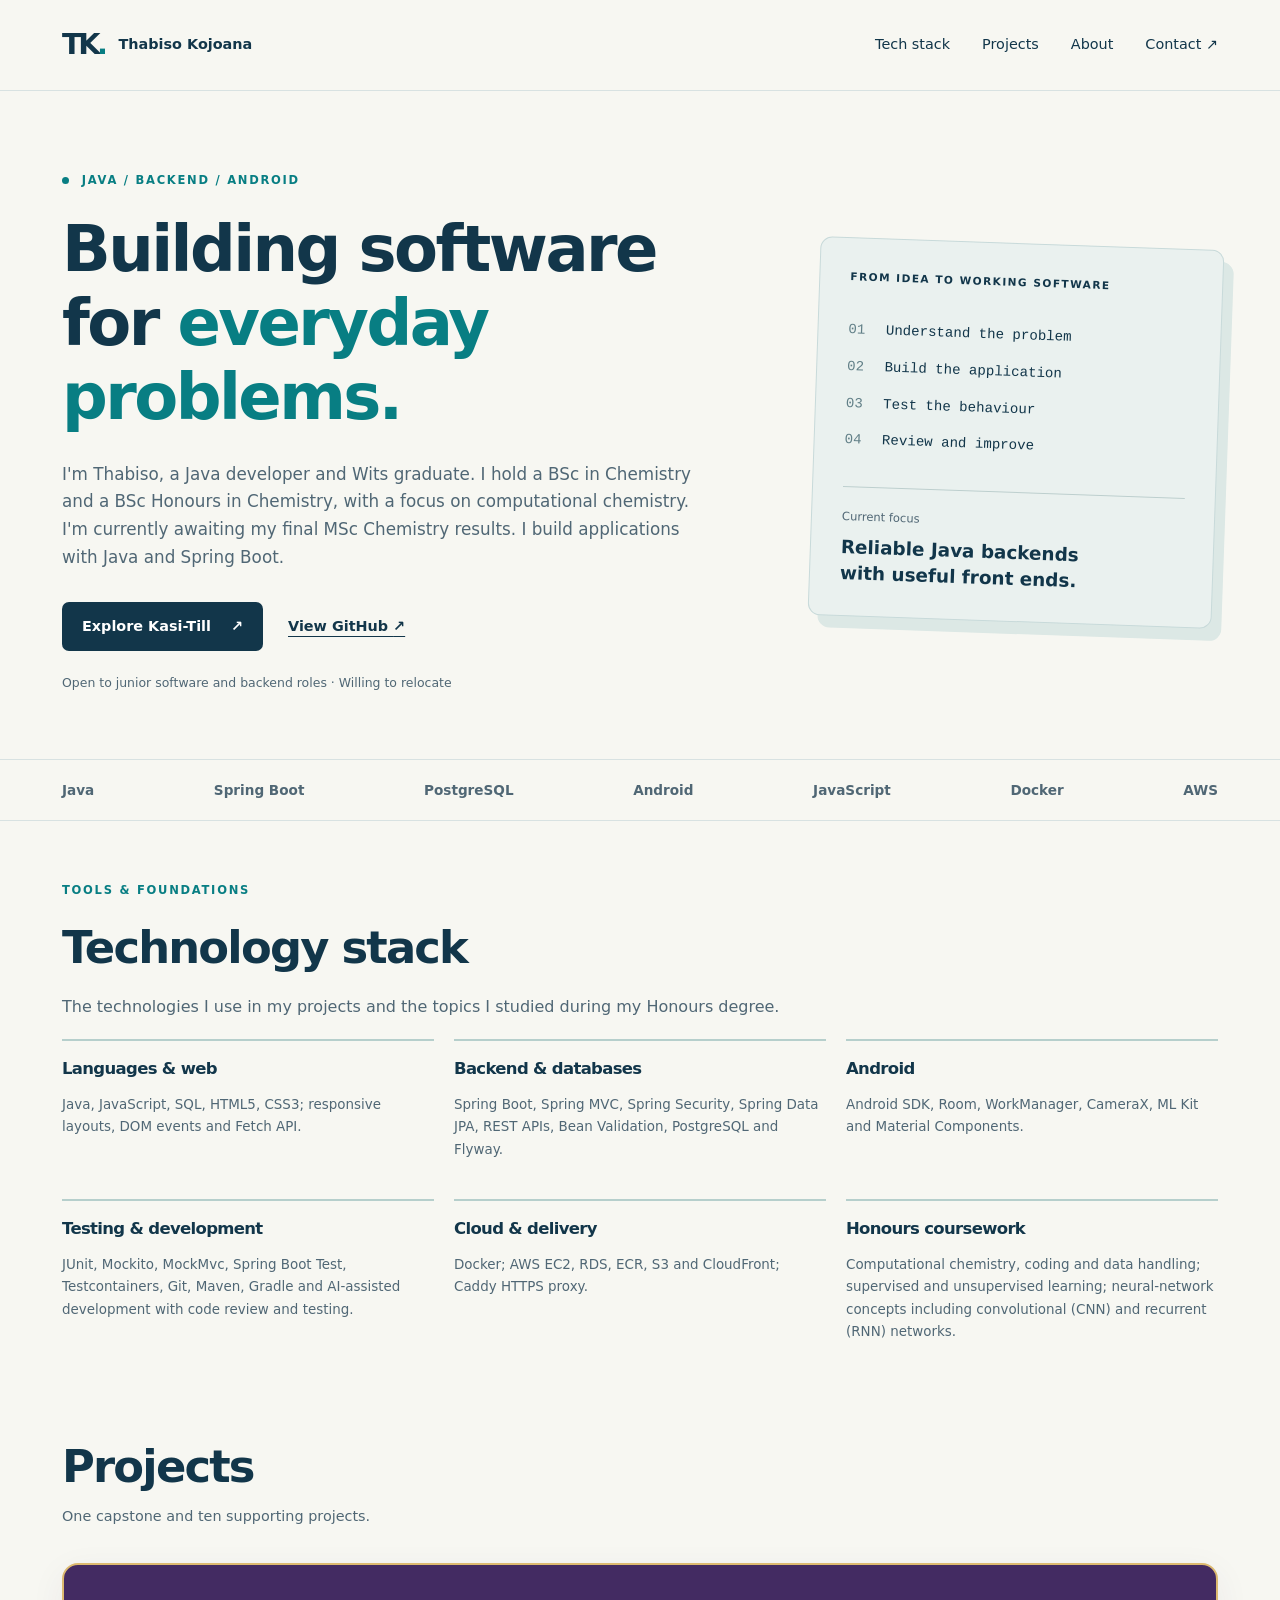
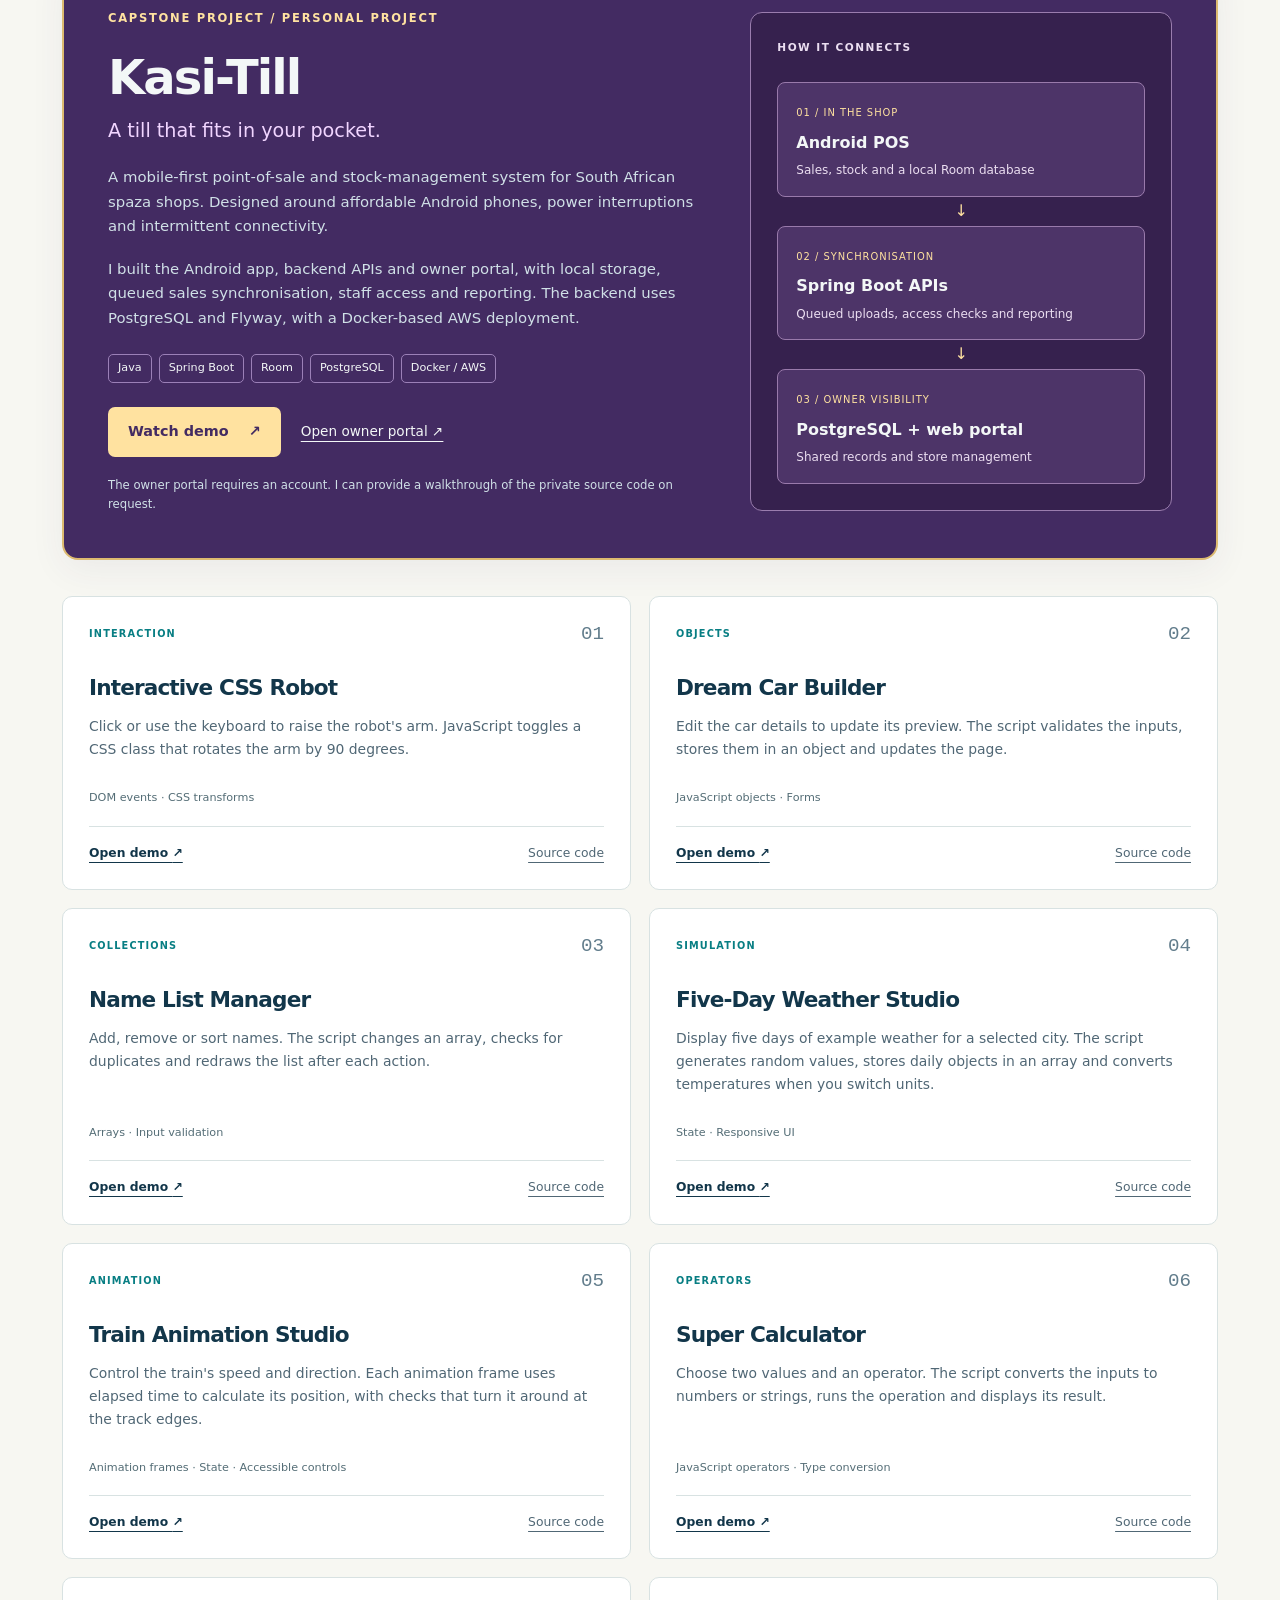
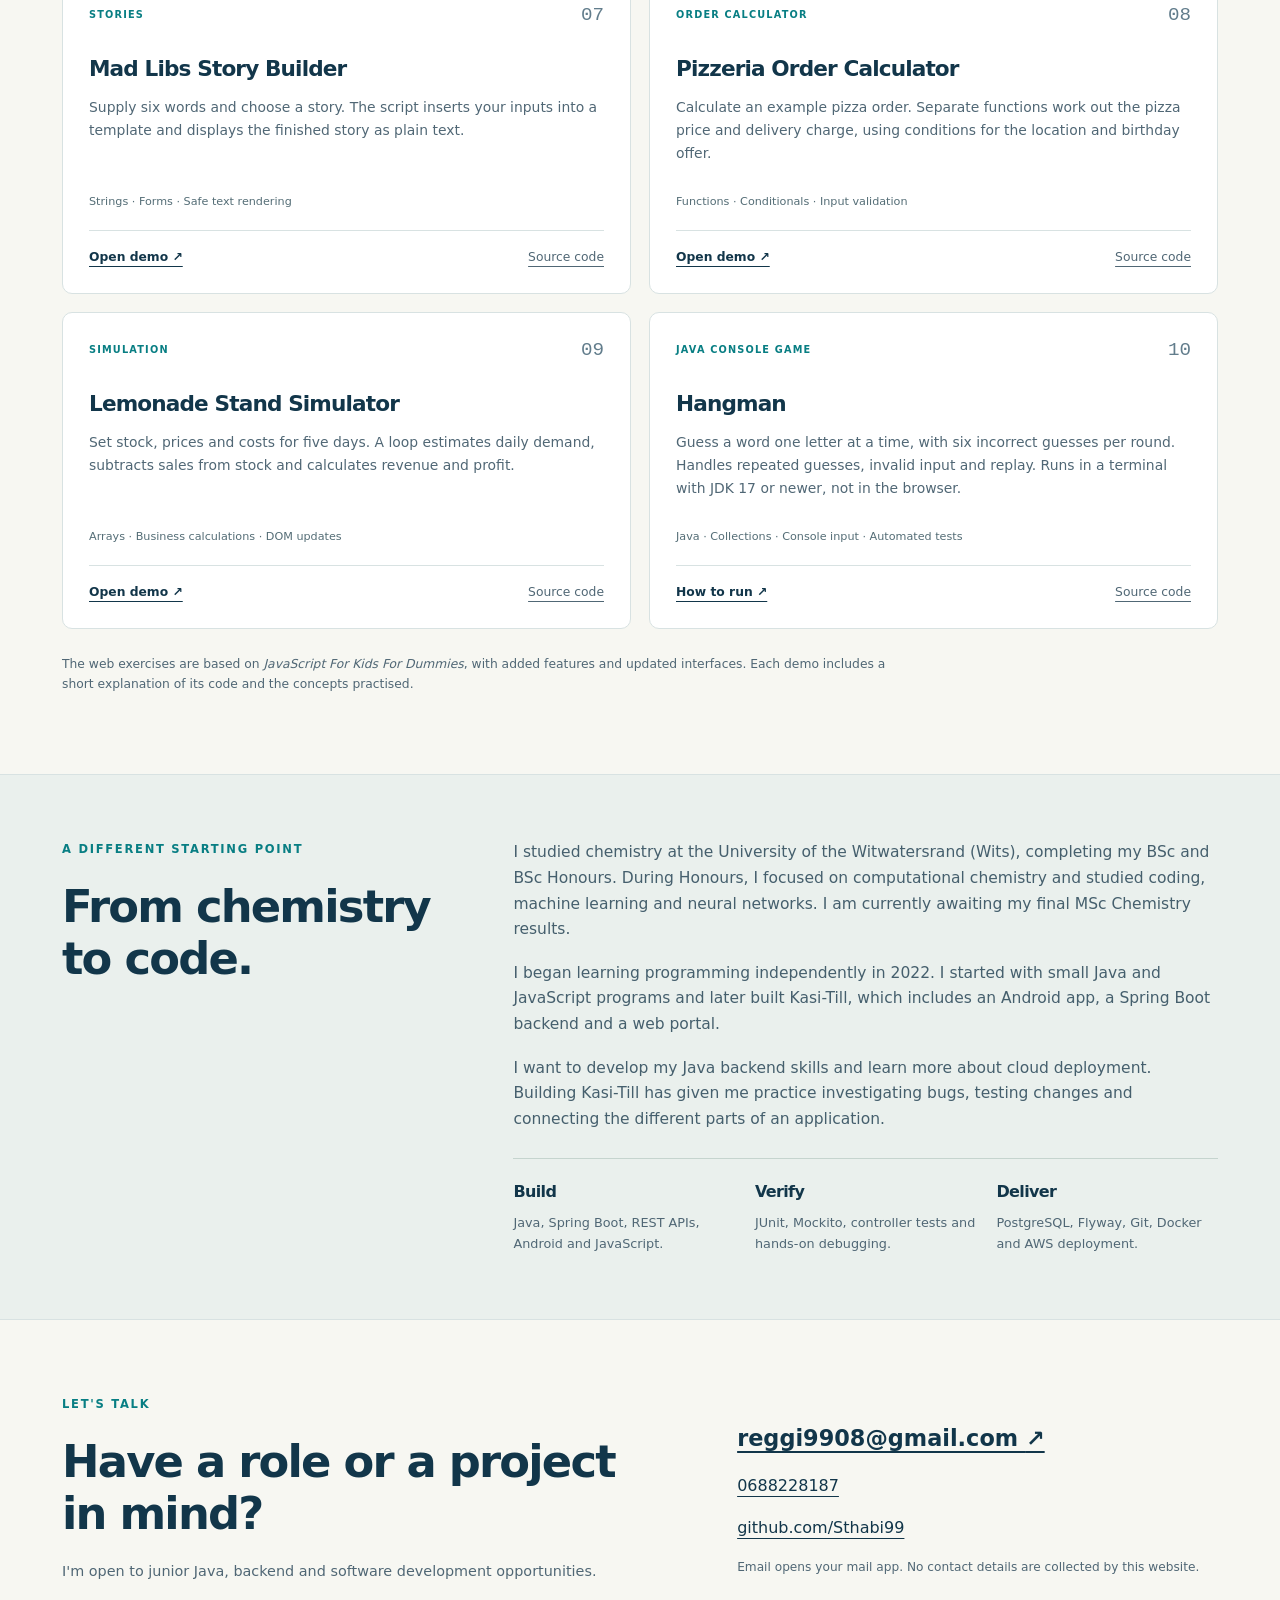
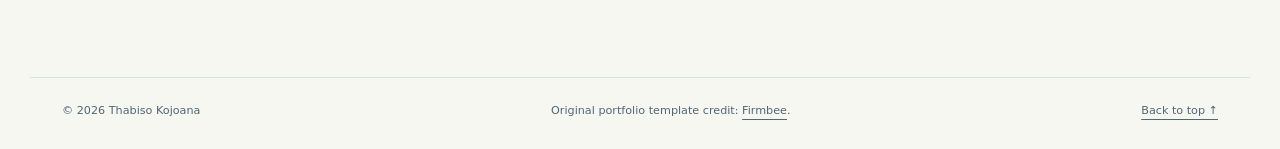
==== commit be2fc6a7: "Add demo explanations and refresh layouts" ====
--- a/index.html
+++ b/index.html
@@ -44,48 +44,48 @@
 
 <div class="project-grid"><article class="project-card" data-category="web">
 <div class="card-top"><span class="project-type">INTERACTION</span><span class="card-number" aria-hidden="true">01</span></div>
-<h3>Interactive CSS Robot</h3><p>A CSS-built robot with a 90-degree arm toggle, keyboard controls and reduced-motion support.</p><p class="stack">DOM events · CSS transforms</p>
+<h3>Interactive CSS Robot</h3><p>Click or use the keyboard to raise the robot's arm. JavaScript toggles a CSS class that rotates the arm by 90 degrees.</p><p class="stack">DOM events · CSS transforms</p>
 <div class="card-links"><a href="chapter7/chapter7.html">Open demo <span aria-hidden="true">↗</span></a><a class="source" href="https://github.com/Sthabi99/FinalPortfolio/tree/main/chapter7">Source code</a></div></article>
 <article class="project-card" data-category="web">
 <div class="card-top"><span class="project-type">OBJECTS</span><span class="card-number" aria-hidden="true">02</span></div>
-<h3>Dream Car Builder</h3><p>Customise the make, model, colour and price, then explore the object behind your car preview.</p><p class="stack">JavaScript objects · Forms</p>
+<h3>Dream Car Builder</h3><p>Edit the car details to update its preview. The script validates the inputs, stores them in an object and updates the page.</p><p class="stack">JavaScript objects · Forms</p>
 <div class="card-links"><a href="chapter8/chapter8.html">Open demo <span aria-hidden="true">↗</span></a><a class="source" href="https://github.com/Sthabi99/FinalPortfolio/tree/main/chapter8">Source code</a></div></article>
 <article class="project-card" data-category="web">
 <div class="card-top"><span class="project-type">COLLECTIONS</span><span class="card-number" aria-hidden="true">03</span></div>
-<h3>Name List Manager</h3><p>Add and remove names, sort in either direction, reverse the list and restore the example.</p><p class="stack">Arrays · Input validation</p>
+<h3>Name List Manager</h3><p>Add, remove or sort names. The script changes an array, checks for duplicates and redraws the list after each action.</p><p class="stack">Arrays · Input validation</p>
 <div class="card-links"><a href="chapter11/chapter11.html">Open demo <span aria-hidden="true">↗</span></a><a class="source" href="https://github.com/Sthabi99/FinalPortfolio/tree/main/chapter11">Source code</a></div></article>
 <article class="project-card" data-category="web">
 <div class="card-top"><span class="project-type">SIMULATION</span><span class="card-number" aria-hidden="true">04</span></div>
-<h3>Five-Day Weather Studio</h3><p>Choose a city, switch between Celsius and Fahrenheit, and generate a simulated five-day forecast.</p><p class="stack">State · Responsive UI</p>
+<h3>Five-Day Weather Studio</h3><p>Display five days of example weather for a selected city. The script generates random values, stores daily objects in an array and converts temperatures when you switch units.</p><p class="stack">State · Responsive UI</p>
 <div class="card-links"><a href="chapter17/chapter17.html">Open demo <span aria-hidden="true">↗</span></a><a class="source" href="https://github.com/Sthabi99/FinalPortfolio/tree/main/chapter17">Source code</a></div></article>
 
 
 
 <article class="project-card train-card">
 <div class="card-top"><span class="project-type">ANIMATION</span><span class="card-number" aria-hidden="true">05</span></div>
-<h3>Train Animation Studio</h3><p>Control a moving train with start, pause, speed, reverse, single-step and reset controls. It turns around at each end of the track, which adapts to the screen size.</p><p class="stack">Animation frames · State · Accessible controls</p>
+<h3>Train Animation Studio</h3><p>Control the train's speed and direction. Each animation frame uses elapsed time to calculate its position, with checks that turn it around at the track edges.</p><p class="stack">Animation frames · State · Accessible controls</p>
 <div class="card-links"><a href="chapter13/chapter13.html">Open demo <span aria-hidden="true">↗</span></a><a class="source" href="https://github.com/Sthabi99/FinalPortfolio/tree/main/chapter13">Source code</a></div></article>
 <article class="project-card">
 <div class="card-top"><span class="project-type">OPERATORS</span><span class="card-number" aria-hidden="true">06</span></div>
-<h3>Super Calculator</h3><p>Try arithmetic, string and comparison operators with number or text inputs, and see how JavaScript handles different data types.</p><p class="stack">JavaScript operators · Type conversion</p>
+<h3>Super Calculator</h3><p>Choose two values and an operator. The script converts the inputs to numbers or strings, runs the operation and displays its result.</p><p class="stack">JavaScript operators · Type conversion</p>
 <div class="card-links"><a href="chapter9/chapter9.html">Open demo ↗</a><a class="source" href="https://github.com/Sthabi99/FinalPortfolio/tree/main/chapter9">Source code</a></div></article>
 <article class="project-card">
 <div class="card-top"><span class="project-type">STORIES</span><span class="card-number" aria-hidden="true">07</span></div>
-<h3>Mad Libs Story Builder</h3><p>Choose from three story templates and supply six words to create a story. Fill in example words or reset the form to start again.</p><p class="stack">Strings · Forms · Safe text rendering</p>
+<h3>Mad Libs Story Builder</h3><p>Supply six words and choose a story. The script inserts your inputs into a template and displays the finished story as plain text.</p><p class="stack">Strings · Forms · Safe text rendering</p>
 <div class="card-links"><a href="chapter10/chapter10.html">Open demo ↗</a><a class="source" href="https://github.com/Sthabi99/FinalPortfolio/tree/main/chapter10">Source code</a></div></article>
 <article class="project-card">
 <div class="card-top"><span class="project-type">ORDER CALCULATOR</span><span class="card-number" aria-hidden="true">08</span></div>
-<h3>Pizzeria Order Calculator</h3><p>Choose a pizza type, quantity and delivery location to calculate an example order total, including delivery charges and birthday discounts.</p><p class="stack">Functions · Conditionals · Input validation</p>
+<h3>Pizzeria Order Calculator</h3><p>Calculate an example pizza order. Separate functions work out the pizza price and delivery charge, using conditions for the location and birthday offer.</p><p class="stack">Functions · Conditionals · Input validation</p>
 <div class="card-links"><a href="chapter14/chapter14.html">Open demo ↗</a><a class="source" href="https://github.com/Sthabi99/FinalPortfolio/tree/main/chapter14">Source code</a></div></article>
 <article class="project-card">
 <div class="card-top"><span class="project-type">SIMULATION</span><span class="card-number" aria-hidden="true">09</span></div>
-<h3>Lemonade Stand Simulator</h3><p>Set stock, selling price and costs for a five-day stand. Compare simulated daily sales, remaining stock and profit or loss.</p><p class="stack">Arrays · Business calculations · DOM updates</p>
+<h3>Lemonade Stand Simulator</h3><p>Set stock, prices and costs for five days. A loop estimates daily demand, subtracts sales from stock and calculates revenue and profit.</p><p class="stack">Arrays · Business calculations · DOM updates</p>
 <div class="card-links"><a href="chapter19/chapter19.html">Open demo ↗</a><a class="source" href="https://github.com/Sthabi99/FinalPortfolio/tree/main/chapter19">Source code</a></div></article>
 <article class="project-card">
 <div class="card-top"><span class="project-type">JAVA CONSOLE GAME</span><span class="card-number" aria-hidden="true">10</span></div>
 <h3>Hangman</h3><p>Guess a word one letter at a time, with six incorrect guesses per round. Handles repeated guesses, invalid input and replay. Runs in a terminal with JDK 17 or newer, not in the browser.</p><p class="stack">Java · Collections · Console input · Automated tests</p>
 <div class="card-links"><a href="https://github.com/Sthabi99/FinalPortfolio/tree/main/java/hangman#compile-and-play">How to run ↗</a><a class="source" href="https://github.com/Sthabi99/FinalPortfolio/blob/main/java/hangman/src/Hangman.java">Source code</a></div></article></div>
-<p class="collection-note">Weather figures are simulations, not live forecasts. These web projects began as exercises from <cite>JavaScript For Kids For Dummies</cite>. I have added features and updated the interfaces.</p>
+<p class="collection-note">The web exercises are based on <cite>JavaScript For Kids For Dummies</cite>, with added features and updated interfaces. Each demo includes a short explanation of its code and the concepts practised.</p>
 </section>
 <section id="about" class="about-section"><div class="shell about-grid">
 <div><p class="eyebrow">A DIFFERENT STARTING POINT</p><h2>From chemistry<br>to code.</h2></div>
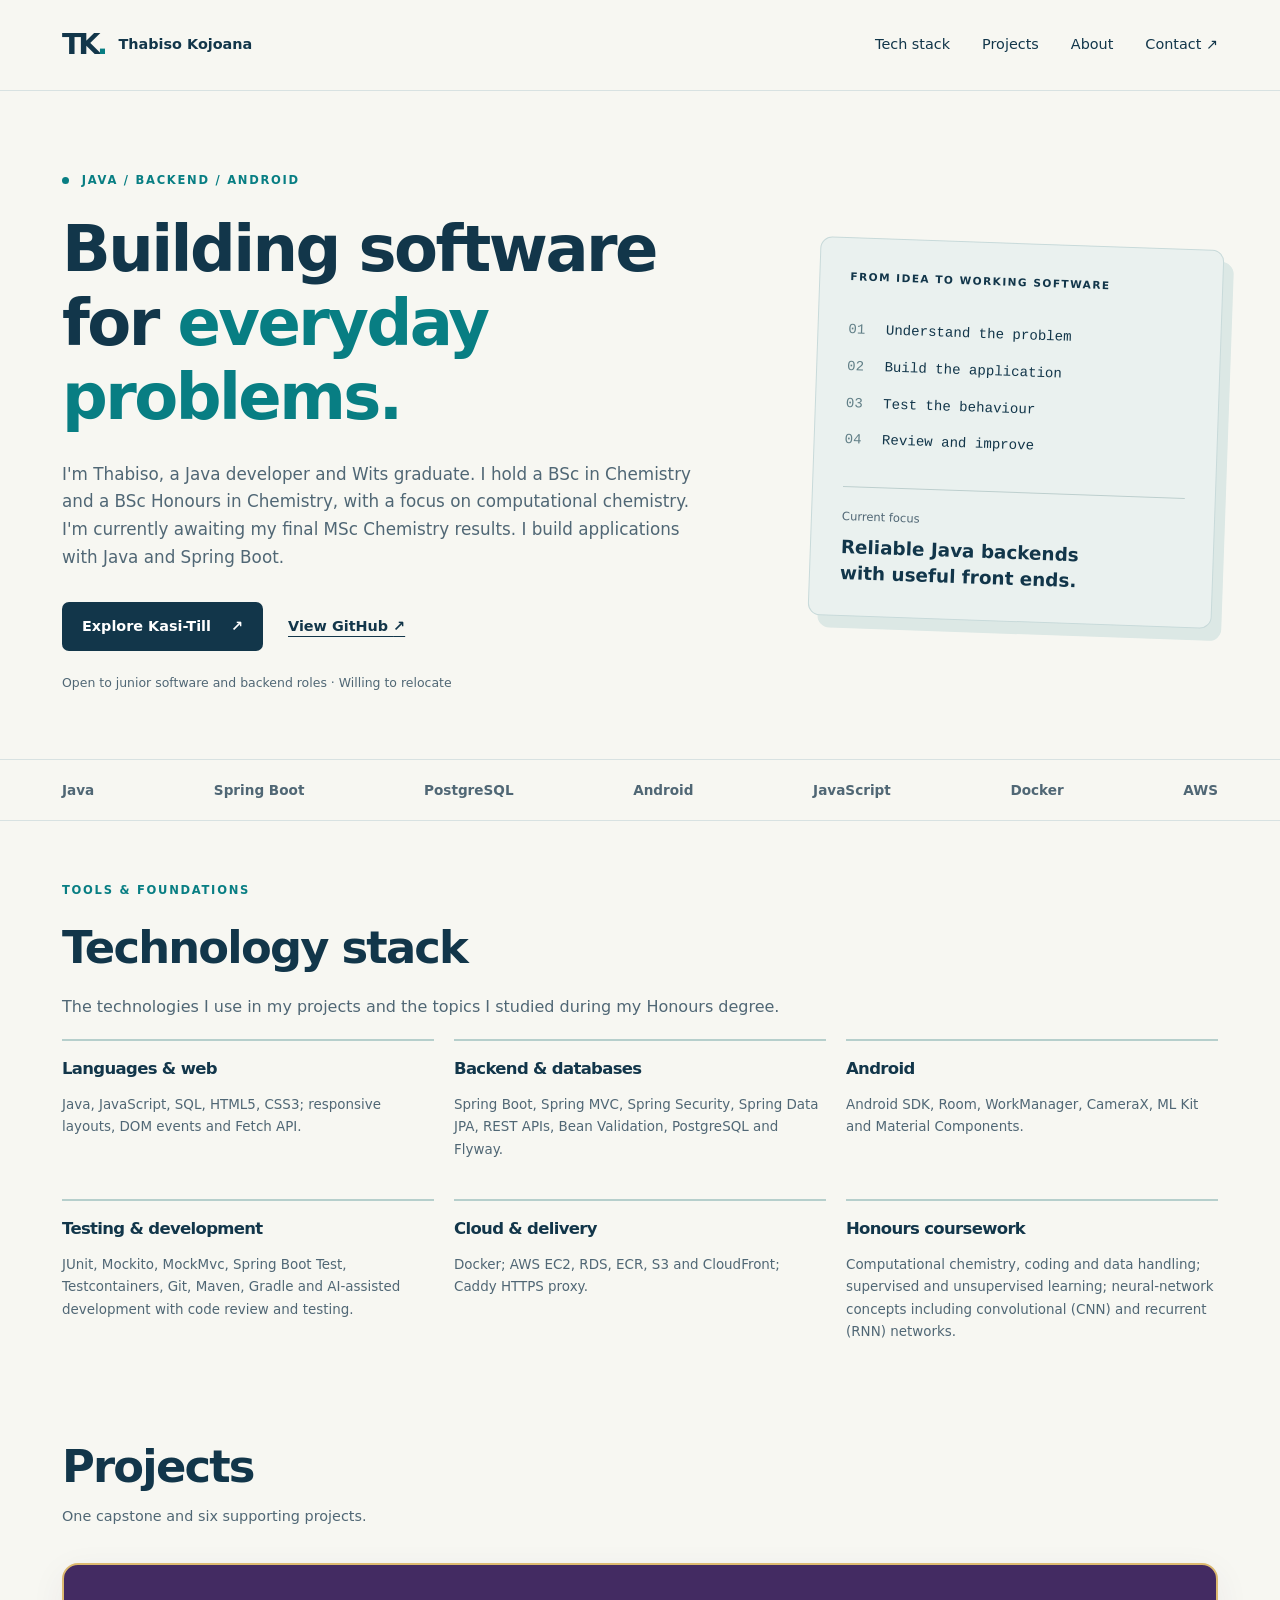
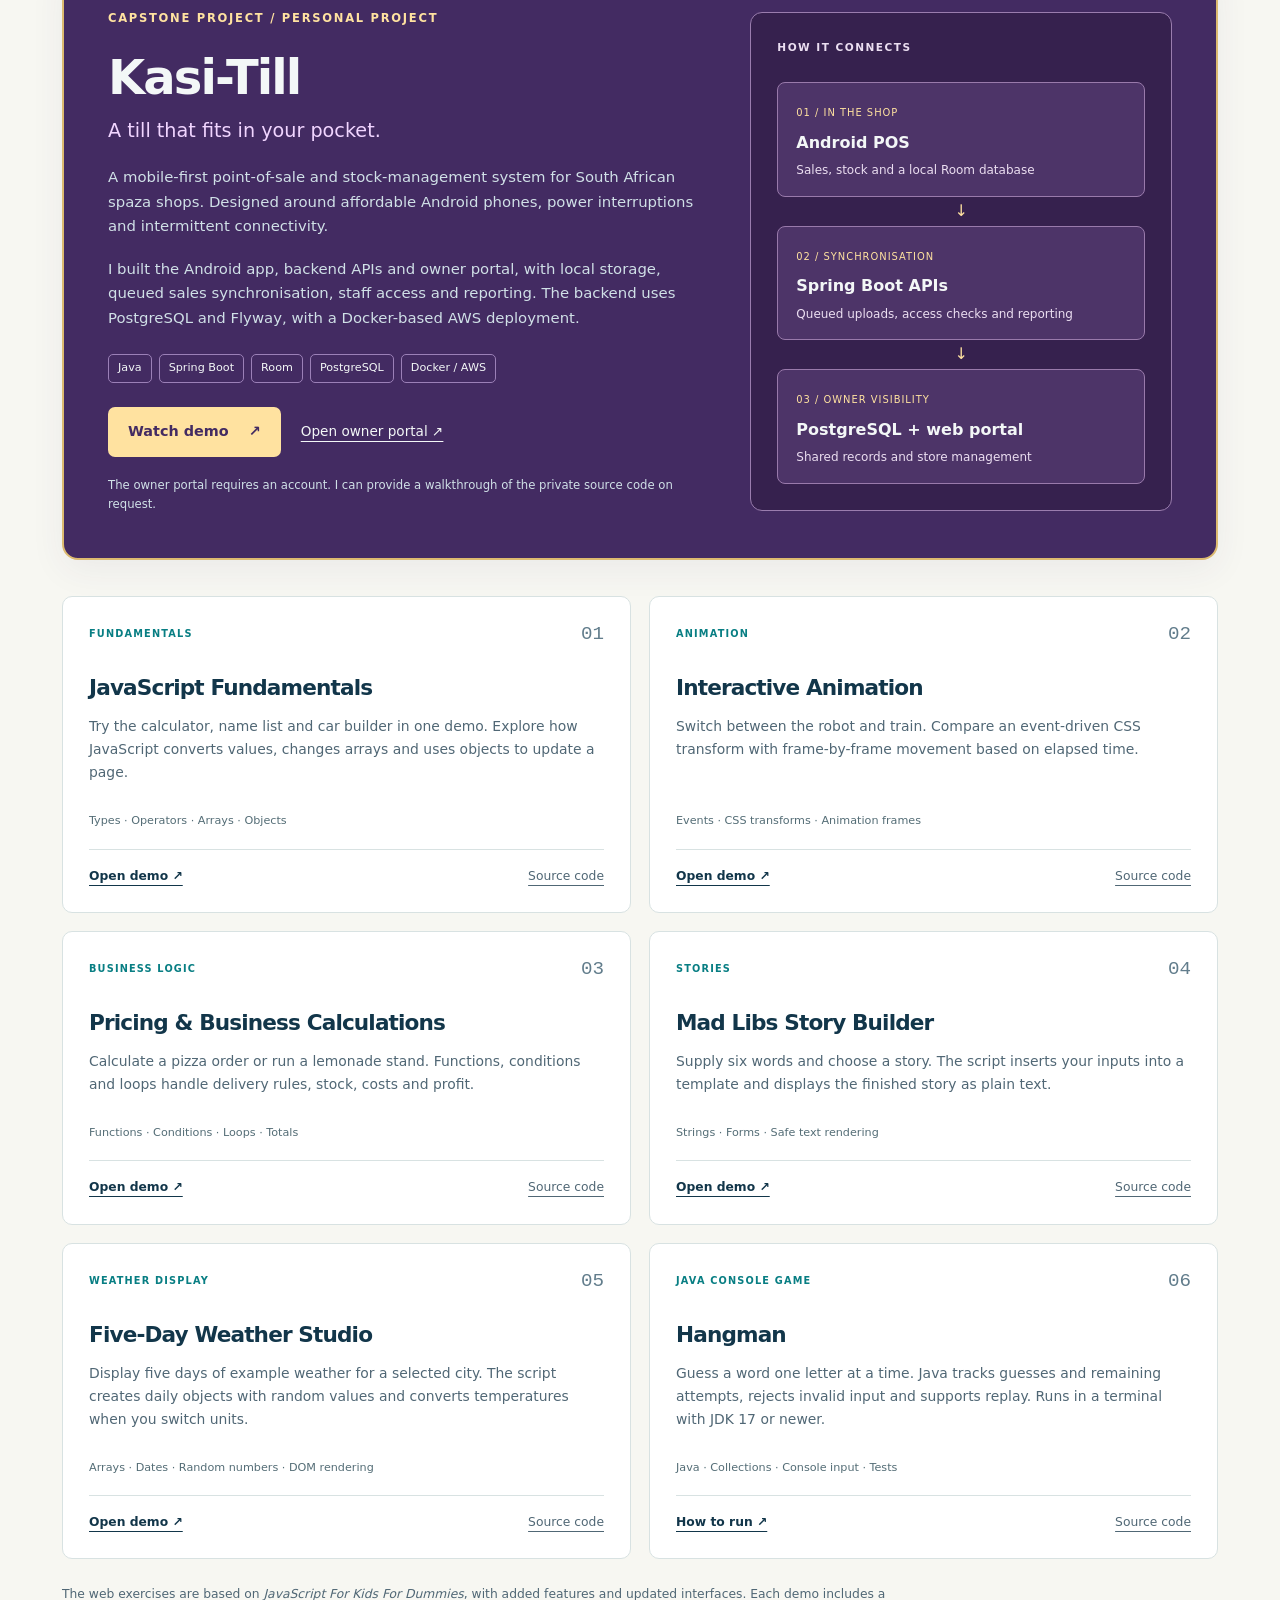
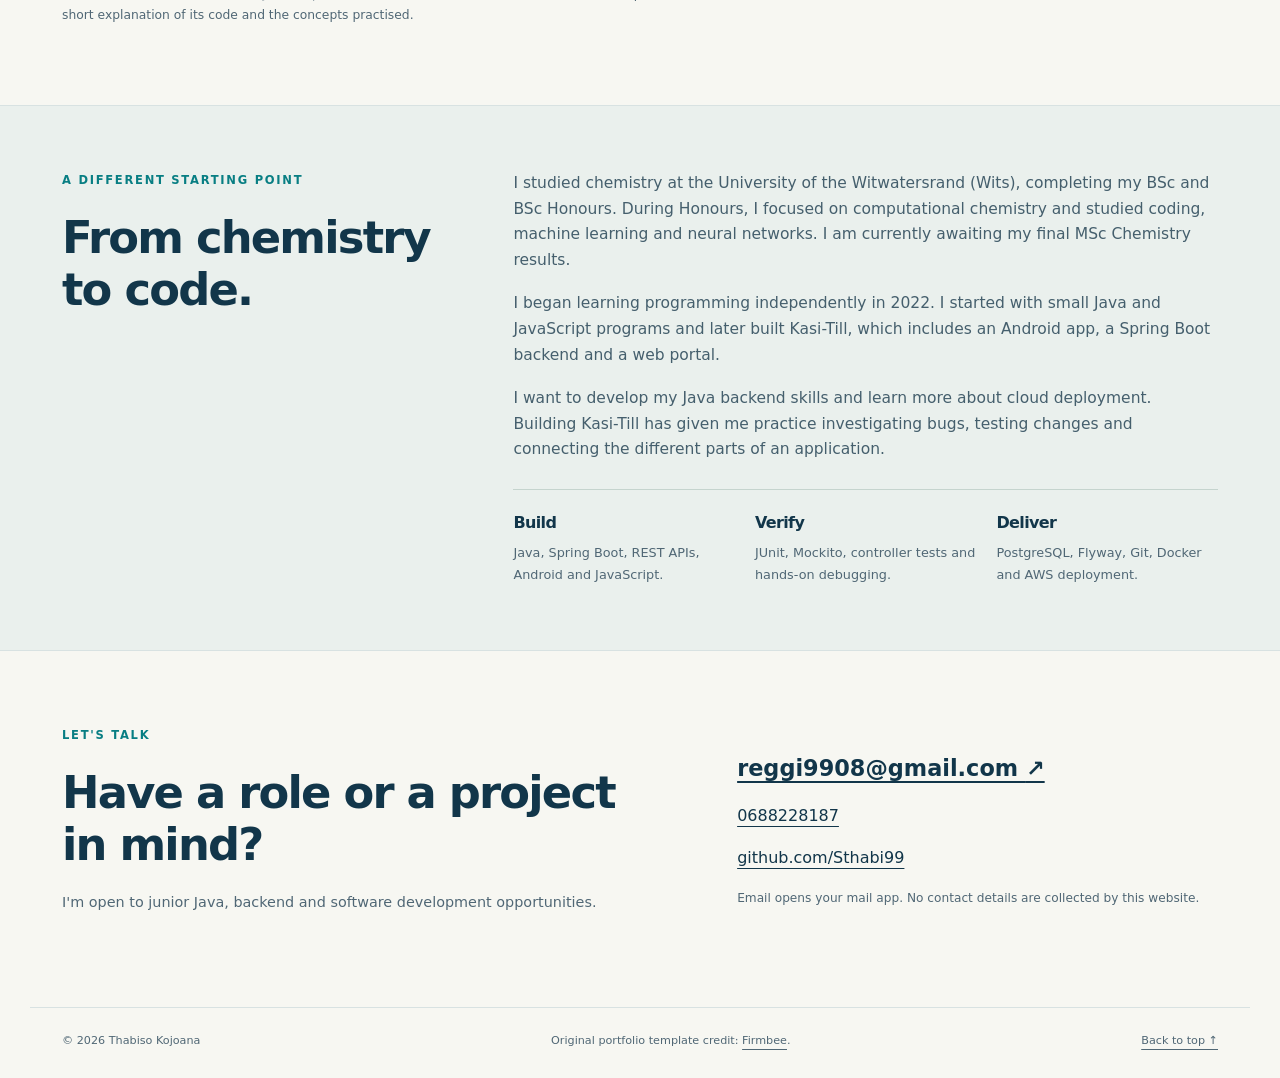
==== commit f9ba725e: "Group demos and use rand in pizza calculator" ====
--- a/index.html
+++ b/index.html
@@ -28,7 +28,7 @@
 <div class="skills-band"><div class="shell"><span>Java</span><span>Spring Boot</span><span>PostgreSQL</span><span>Android</span><span>JavaScript</span><span>Docker</span><span>AWS</span></div></div>
 <section id="technology" class="shell technology-section"><p class="eyebrow">TOOLS &amp; FOUNDATIONS</p><h2>Technology stack</h2><p class="technology-intro">The technologies I use in my projects and the topics I studied during my Honours degree.</p><div class="technology-grid"><article><h3>Languages &amp; web</h3><p>Java, JavaScript, SQL, HTML5, CSS3; responsive layouts, DOM events and Fetch API.</p></article><article><h3>Backend &amp; databases</h3><p>Spring Boot, Spring MVC, Spring Security, Spring Data JPA, REST APIs, Bean Validation, PostgreSQL and Flyway.</p></article><article><h3>Android</h3><p>Android SDK, Room, WorkManager, CameraX, ML Kit and Material Components.</p></article><article><h3>Testing &amp; development</h3><p>JUnit, Mockito, MockMvc, Spring Boot Test, Testcontainers, Git, Maven, Gradle and AI-assisted development with code review and testing.</p></article><article><h3>Cloud &amp; delivery</h3><p>Docker; AWS EC2, RDS, ECR, S3 and CloudFront; Caddy HTTPS proxy.</p></article><article><h3>Honours coursework</h3><p>Computational chemistry, coding and data handling; supervised and unsupervised learning; neural-network concepts including convolutional (CNN) and recurrent (RNN) networks.</p></article></div></section>
 <section id="portfolio" class="shell projects-section">
-<div class="section-heading"><div><h2>Projects</h2><p class="projects-summary">One capstone and ten supporting projects.</p></div></div>
+<div class="section-heading"><div><h2>Projects</h2><p class="projects-summary">One capstone and six supporting projects.</p></div></div>
 <article id="kasi-till" class="featured">
 <div class="featured-copy"><p class="eyebrow">CAPSTONE PROJECT / PERSONAL PROJECT</p><h3>Kasi-Till</h3><p class="feature-summary">A till that fits in your pocket.</p>
 <p>A mobile-first point-of-sale and stock-management system for South African spaza shops. Designed around affordable Android phones, power interruptions and intermittent connectivity.</p>
@@ -42,49 +42,14 @@
 <div class="connector" aria-hidden="true">↓</div><div class="system-node"><span>03 / OWNER VISIBILITY</span><strong>PostgreSQL + web portal</strong><p>Shared records and store management</p></div>
 </div></article>
 
-<div class="project-grid"><article class="project-card" data-category="web">
-<div class="card-top"><span class="project-type">INTERACTION</span><span class="card-number" aria-hidden="true">01</span></div>
-<h3>Interactive CSS Robot</h3><p>Click or use the keyboard to raise the robot's arm. JavaScript toggles a CSS class that rotates the arm by 90 degrees.</p><p class="stack">DOM events · CSS transforms</p>
-<div class="card-links"><a href="chapter7/chapter7.html">Open demo <span aria-hidden="true">↗</span></a><a class="source" href="https://github.com/Sthabi99/FinalPortfolio/tree/main/chapter7">Source code</a></div></article>
-<article class="project-card" data-category="web">
-<div class="card-top"><span class="project-type">OBJECTS</span><span class="card-number" aria-hidden="true">02</span></div>
-<h3>Dream Car Builder</h3><p>Edit the car details to update its preview. The script validates the inputs, stores them in an object and updates the page.</p><p class="stack">JavaScript objects · Forms</p>
-<div class="card-links"><a href="chapter8/chapter8.html">Open demo <span aria-hidden="true">↗</span></a><a class="source" href="https://github.com/Sthabi99/FinalPortfolio/tree/main/chapter8">Source code</a></div></article>
-<article class="project-card" data-category="web">
-<div class="card-top"><span class="project-type">COLLECTIONS</span><span class="card-number" aria-hidden="true">03</span></div>
-<h3>Name List Manager</h3><p>Add, remove or sort names. The script changes an array, checks for duplicates and redraws the list after each action.</p><p class="stack">Arrays · Input validation</p>
-<div class="card-links"><a href="chapter11/chapter11.html">Open demo <span aria-hidden="true">↗</span></a><a class="source" href="https://github.com/Sthabi99/FinalPortfolio/tree/main/chapter11">Source code</a></div></article>
-<article class="project-card" data-category="web">
-<div class="card-top"><span class="project-type">SIMULATION</span><span class="card-number" aria-hidden="true">04</span></div>
-<h3>Five-Day Weather Studio</h3><p>Display five days of example weather for a selected city. The script generates random values, stores daily objects in an array and converts temperatures when you switch units.</p><p class="stack">State · Responsive UI</p>
-<div class="card-links"><a href="chapter17/chapter17.html">Open demo <span aria-hidden="true">↗</span></a><a class="source" href="https://github.com/Sthabi99/FinalPortfolio/tree/main/chapter17">Source code</a></div></article>
-
-
-
-<article class="project-card train-card">
-<div class="card-top"><span class="project-type">ANIMATION</span><span class="card-number" aria-hidden="true">05</span></div>
-<h3>Train Animation Studio</h3><p>Control the train's speed and direction. Each animation frame uses elapsed time to calculate its position, with checks that turn it around at the track edges.</p><p class="stack">Animation frames · State · Accessible controls</p>
-<div class="card-links"><a href="chapter13/chapter13.html">Open demo <span aria-hidden="true">↗</span></a><a class="source" href="https://github.com/Sthabi99/FinalPortfolio/tree/main/chapter13">Source code</a></div></article>
-<article class="project-card">
-<div class="card-top"><span class="project-type">OPERATORS</span><span class="card-number" aria-hidden="true">06</span></div>
-<h3>Super Calculator</h3><p>Choose two values and an operator. The script converts the inputs to numbers or strings, runs the operation and displays its result.</p><p class="stack">JavaScript operators · Type conversion</p>
-<div class="card-links"><a href="chapter9/chapter9.html">Open demo ↗</a><a class="source" href="https://github.com/Sthabi99/FinalPortfolio/tree/main/chapter9">Source code</a></div></article>
-<article class="project-card">
-<div class="card-top"><span class="project-type">STORIES</span><span class="card-number" aria-hidden="true">07</span></div>
-<h3>Mad Libs Story Builder</h3><p>Supply six words and choose a story. The script inserts your inputs into a template and displays the finished story as plain text.</p><p class="stack">Strings · Forms · Safe text rendering</p>
-<div class="card-links"><a href="chapter10/chapter10.html">Open demo ↗</a><a class="source" href="https://github.com/Sthabi99/FinalPortfolio/tree/main/chapter10">Source code</a></div></article>
-<article class="project-card">
-<div class="card-top"><span class="project-type">ORDER CALCULATOR</span><span class="card-number" aria-hidden="true">08</span></div>
-<h3>Pizzeria Order Calculator</h3><p>Calculate an example pizza order. Separate functions work out the pizza price and delivery charge, using conditions for the location and birthday offer.</p><p class="stack">Functions · Conditionals · Input validation</p>
-<div class="card-links"><a href="chapter14/chapter14.html">Open demo ↗</a><a class="source" href="https://github.com/Sthabi99/FinalPortfolio/tree/main/chapter14">Source code</a></div></article>
-<article class="project-card">
-<div class="card-top"><span class="project-type">SIMULATION</span><span class="card-number" aria-hidden="true">09</span></div>
-<h3>Lemonade Stand Simulator</h3><p>Set stock, prices and costs for five days. A loop estimates daily demand, subtracts sales from stock and calculates revenue and profit.</p><p class="stack">Arrays · Business calculations · DOM updates</p>
-<div class="card-links"><a href="chapter19/chapter19.html">Open demo ↗</a><a class="source" href="https://github.com/Sthabi99/FinalPortfolio/tree/main/chapter19">Source code</a></div></article>
-<article class="project-card">
-<div class="card-top"><span class="project-type">JAVA CONSOLE GAME</span><span class="card-number" aria-hidden="true">10</span></div>
-<h3>Hangman</h3><p>Guess a word one letter at a time, with six incorrect guesses per round. Handles repeated guesses, invalid input and replay. Runs in a terminal with JDK 17 or newer, not in the browser.</p><p class="stack">Java · Collections · Console input · Automated tests</p>
-<div class="card-links"><a href="https://github.com/Sthabi99/FinalPortfolio/tree/main/java/hangman#compile-and-play">How to run ↗</a><a class="source" href="https://github.com/Sthabi99/FinalPortfolio/blob/main/java/hangman/src/Hangman.java">Source code</a></div></article></div>
+<div class="project-grid">
+<article class="project-card"><div class="card-top"><span class="project-type">FUNDAMENTALS</span><span class="card-number" aria-hidden="true">01</span></div><h3>JavaScript Fundamentals</h3><p>Try the calculator, name list and car builder in one demo. Explore how JavaScript converts values, changes arrays and uses objects to update a page.</p><p class="stack">Types · Operators · Arrays · Objects</p><div class="card-links"><a href="projects/fundamentals.html">Open demo ↗</a><a class="source" href="https://github.com/Sthabi99/FinalPortfolio/blob/main/projects/fundamentals.html">Source code</a></div></article>
+<article class="project-card"><div class="card-top"><span class="project-type">ANIMATION</span><span class="card-number" aria-hidden="true">02</span></div><h3>Interactive Animation</h3><p>Switch between the robot and train. Compare an event-driven CSS transform with frame-by-frame movement based on elapsed time.</p><p class="stack">Events · CSS transforms · Animation frames</p><div class="card-links"><a href="projects/animation.html">Open demo ↗</a><a class="source" href="https://github.com/Sthabi99/FinalPortfolio/blob/main/projects/animation.html">Source code</a></div></article>
+<article class="project-card"><div class="card-top"><span class="project-type">BUSINESS LOGIC</span><span class="card-number" aria-hidden="true">03</span></div><h3>Pricing &amp; Business Calculations</h3><p>Calculate a pizza order or run a lemonade stand. Functions, conditions and loops handle delivery rules, stock, costs and profit.</p><p class="stack">Functions · Conditions · Loops · Totals</p><div class="card-links"><a href="projects/business.html">Open demo ↗</a><a class="source" href="https://github.com/Sthabi99/FinalPortfolio/blob/main/projects/business.html">Source code</a></div></article>
+<article class="project-card"><div class="card-top"><span class="project-type">STORIES</span><span class="card-number" aria-hidden="true">04</span></div><h3>Mad Libs Story Builder</h3><p>Supply six words and choose a story. The script inserts your inputs into a template and displays the finished story as plain text.</p><p class="stack">Strings · Forms · Safe text rendering</p><div class="card-links"><a href="chapter10/chapter10.html">Open demo ↗</a><a class="source" href="https://github.com/Sthabi99/FinalPortfolio/tree/main/chapter10">Source code</a></div></article>
+<article class="project-card"><div class="card-top"><span class="project-type">WEATHER DISPLAY</span><span class="card-number" aria-hidden="true">05</span></div><h3>Five-Day Weather Studio</h3><p>Display five days of example weather for a selected city. The script creates daily objects with random values and converts temperatures when you switch units.</p><p class="stack">Arrays · Dates · Random numbers · DOM rendering</p><div class="card-links"><a href="chapter17/chapter17.html">Open demo ↗</a><a class="source" href="https://github.com/Sthabi99/FinalPortfolio/tree/main/chapter17">Source code</a></div></article>
+<article class="project-card"><div class="card-top"><span class="project-type">JAVA CONSOLE GAME</span><span class="card-number" aria-hidden="true">06</span></div><h3>Hangman</h3><p>Guess a word one letter at a time. Java tracks guesses and remaining attempts, rejects invalid input and supports replay. Runs in a terminal with JDK 17 or newer.</p><p class="stack">Java · Collections · Console input · Tests</p><div class="card-links"><a href="https://github.com/Sthabi99/FinalPortfolio/tree/main/java/hangman#compile-and-play">How to run ↗</a><a class="source" href="https://github.com/Sthabi99/FinalPortfolio/tree/main/java/hangman">Source code</a></div></article>
+</div>
 <p class="collection-note">The web exercises are based on <cite>JavaScript For Kids For Dummies</cite>, with added features and updated interfaces. Each demo includes a short explanation of its code and the concepts practised.</p>
 </section>
 <section id="about" class="about-section"><div class="shell about-grid">
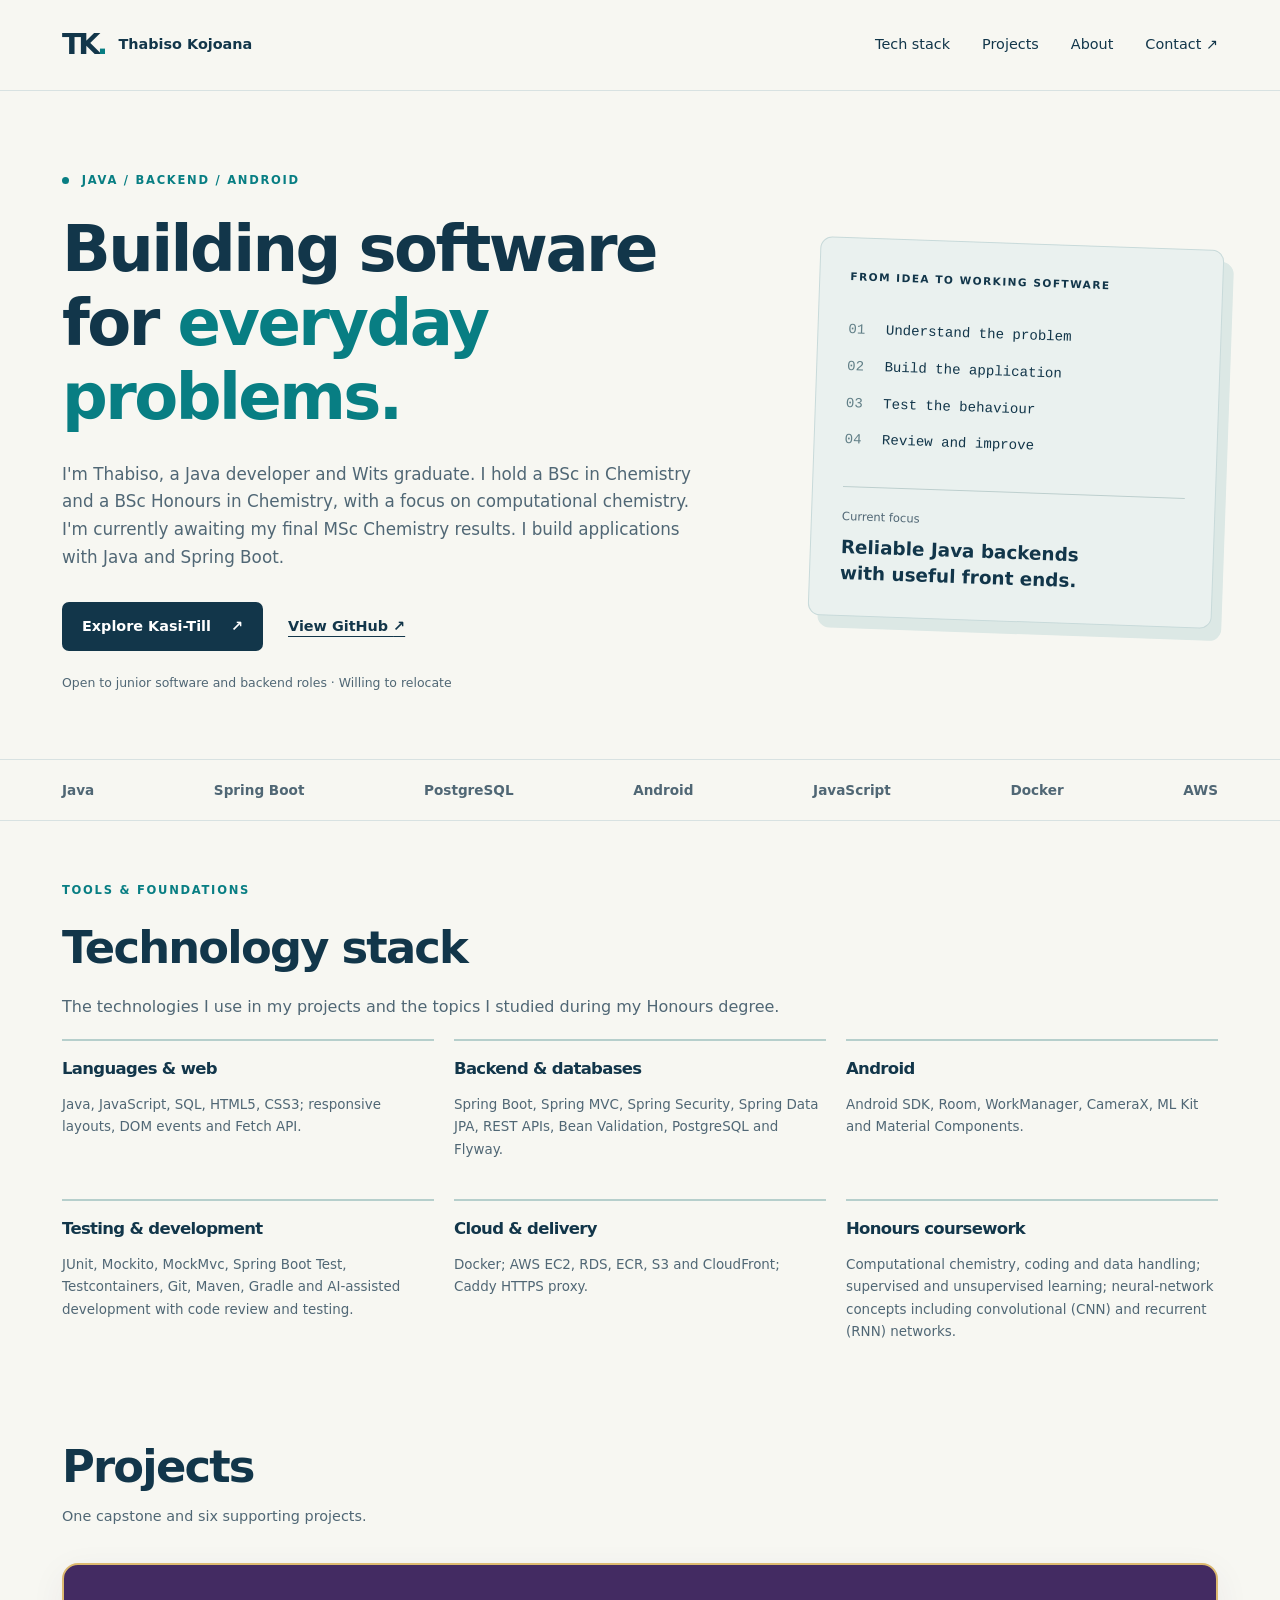
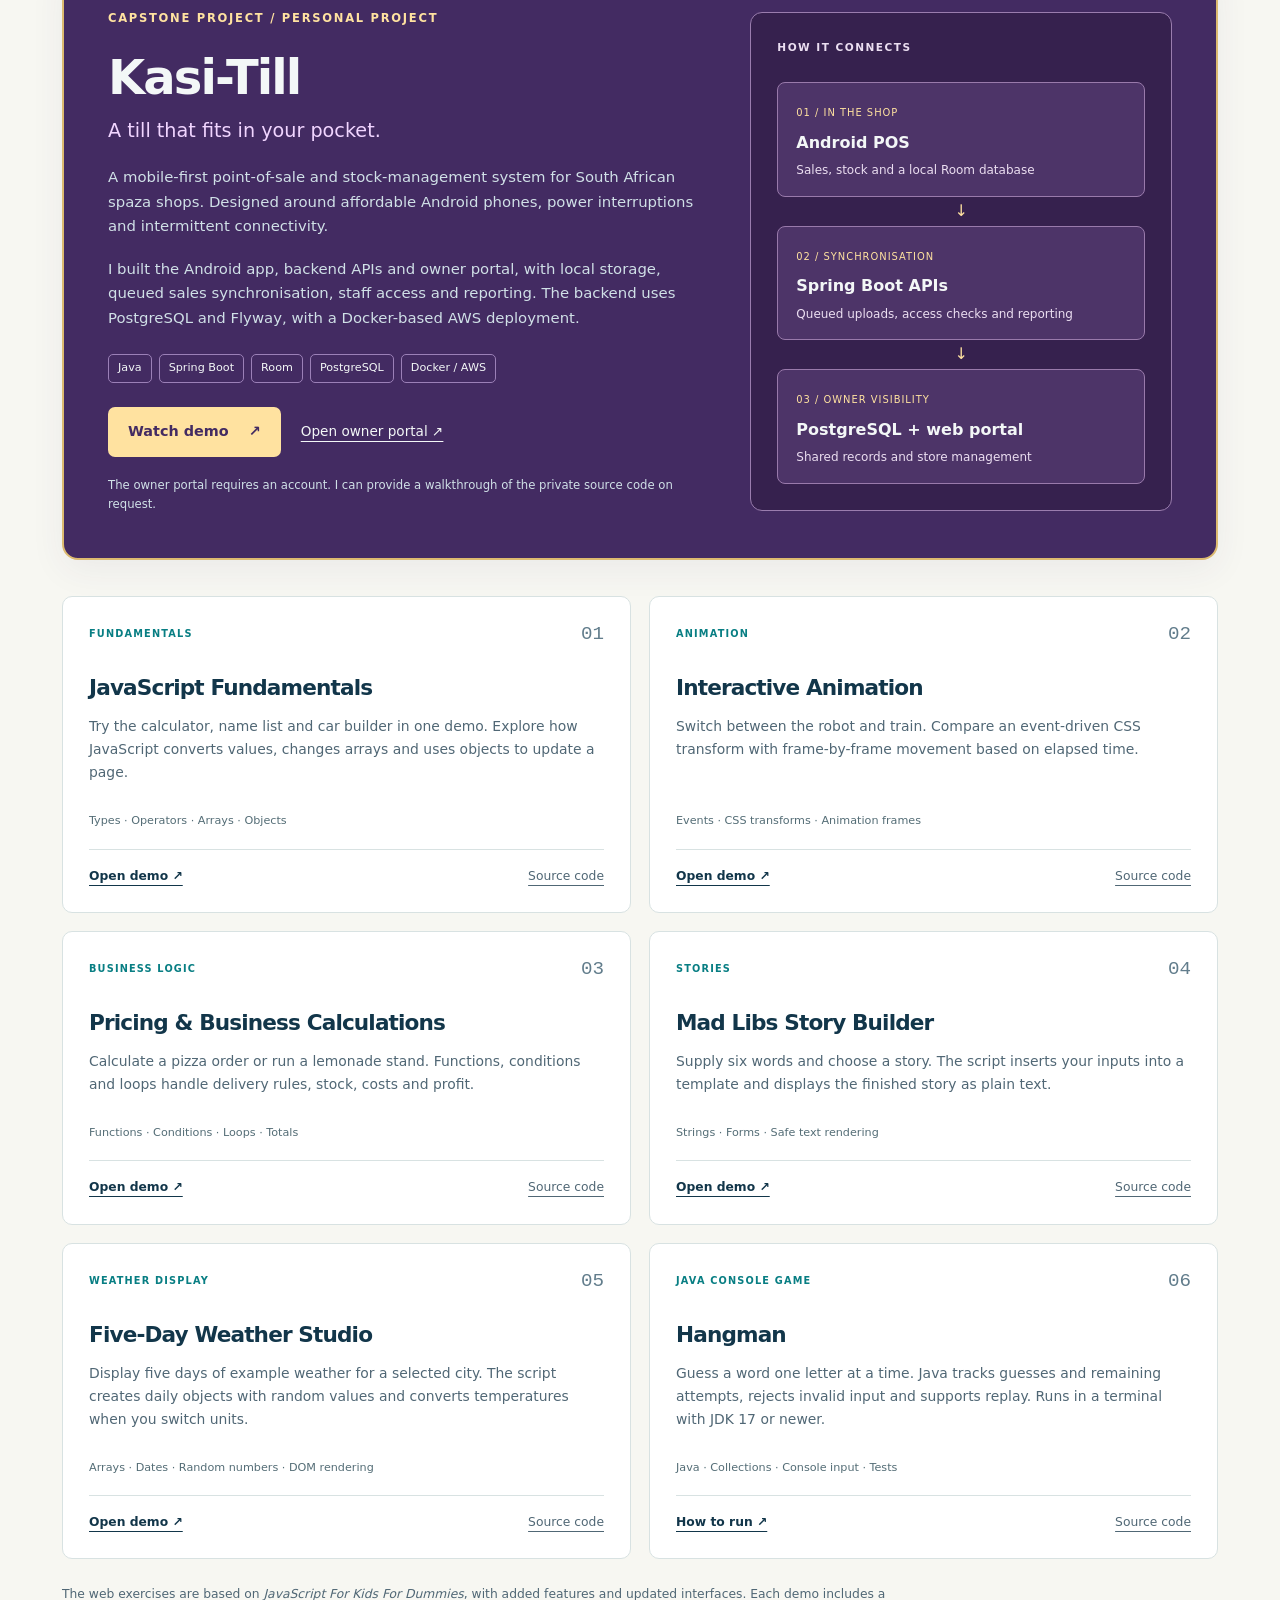
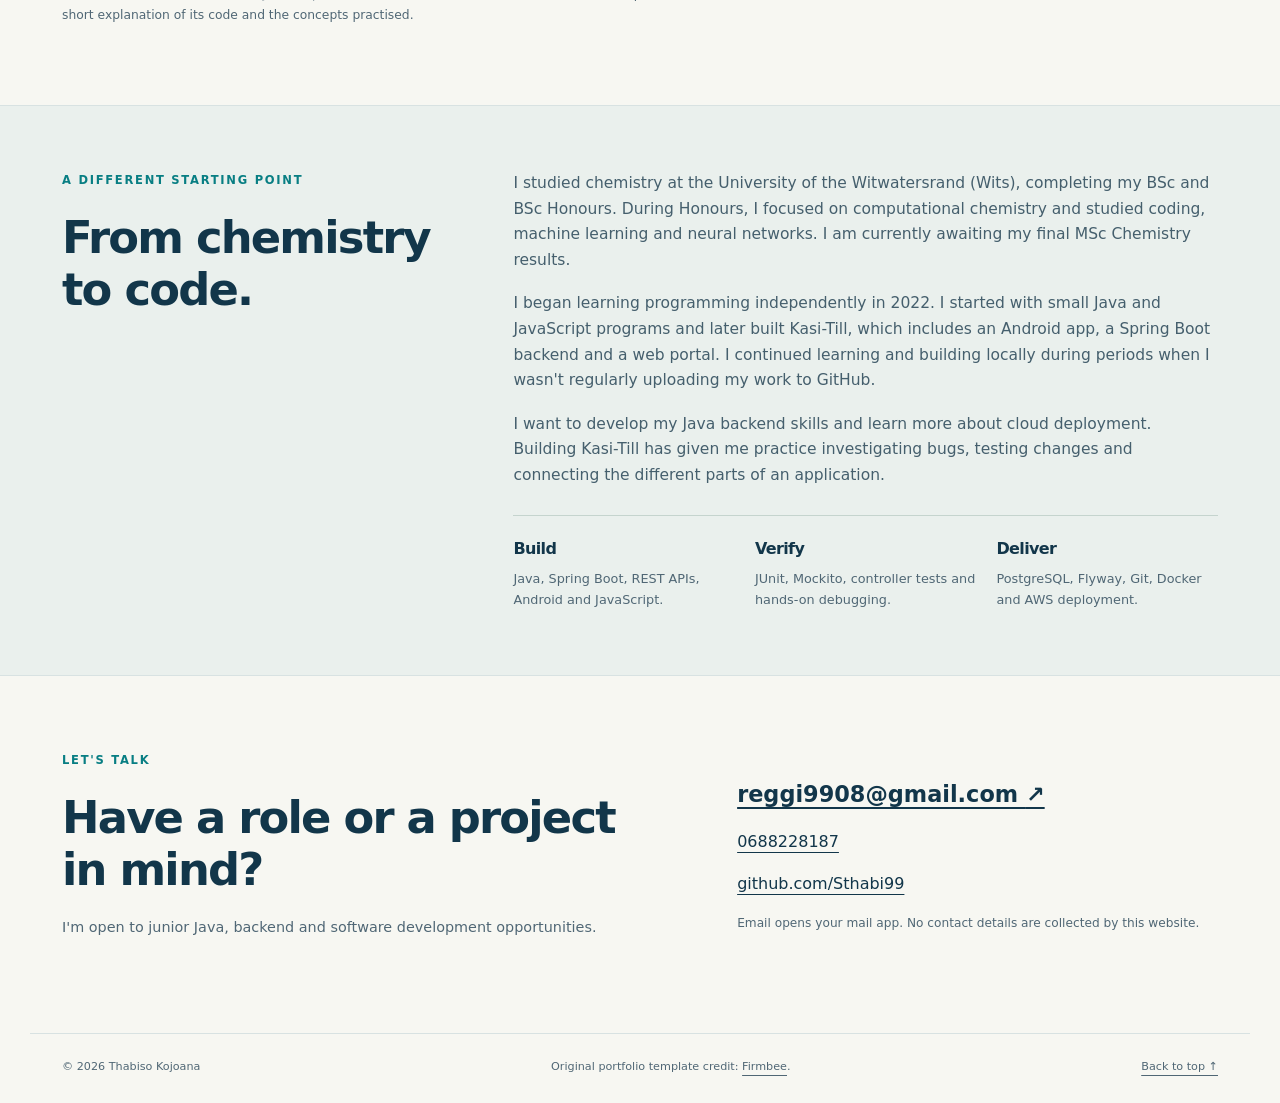
==== commit 28ba61ec: "Update About section" ====
--- a/index.html
+++ b/index.html
@@ -55,7 +55,7 @@
 <section id="about" class="about-section"><div class="shell about-grid">
 <div><p class="eyebrow">A DIFFERENT STARTING POINT</p><h2>From chemistry<br>to code.</h2></div>
 <div><p>I studied chemistry at the University of the Witwatersrand (Wits), completing my BSc and BSc Honours. During Honours, I focused on computational chemistry and studied coding, machine learning and neural networks. I am currently awaiting my final MSc Chemistry results.</p>
-<p>I began learning programming independently in 2022. I started with small Java and JavaScript programs and later built Kasi-Till, which includes an Android app, a Spring Boot backend and a web portal.</p>
+<p>I began learning programming independently in 2022. I started with small Java and JavaScript programs and later built Kasi-Till, which includes an Android app, a Spring Boot backend and a web portal. I continued learning and building locally during periods when I wasn't regularly uploading my work to GitHub.</p>
 <p>I want to develop my Java backend skills and learn more about cloud deployment. Building Kasi-Till has given me practice investigating bugs, testing changes and connecting the different parts of an application.</p>
 <div class="focus-grid"><div><h3>Build</h3><p>Java, Spring Boot, REST APIs, Android and JavaScript.</p></div><div><h3>Verify</h3><p>JUnit, Mockito, controller tests and hands-on debugging.</p></div><div><h3>Deliver</h3><p>PostgreSQL, Flyway, Git, Docker and AWS deployment.</p></div></div>
 </div></div></section>
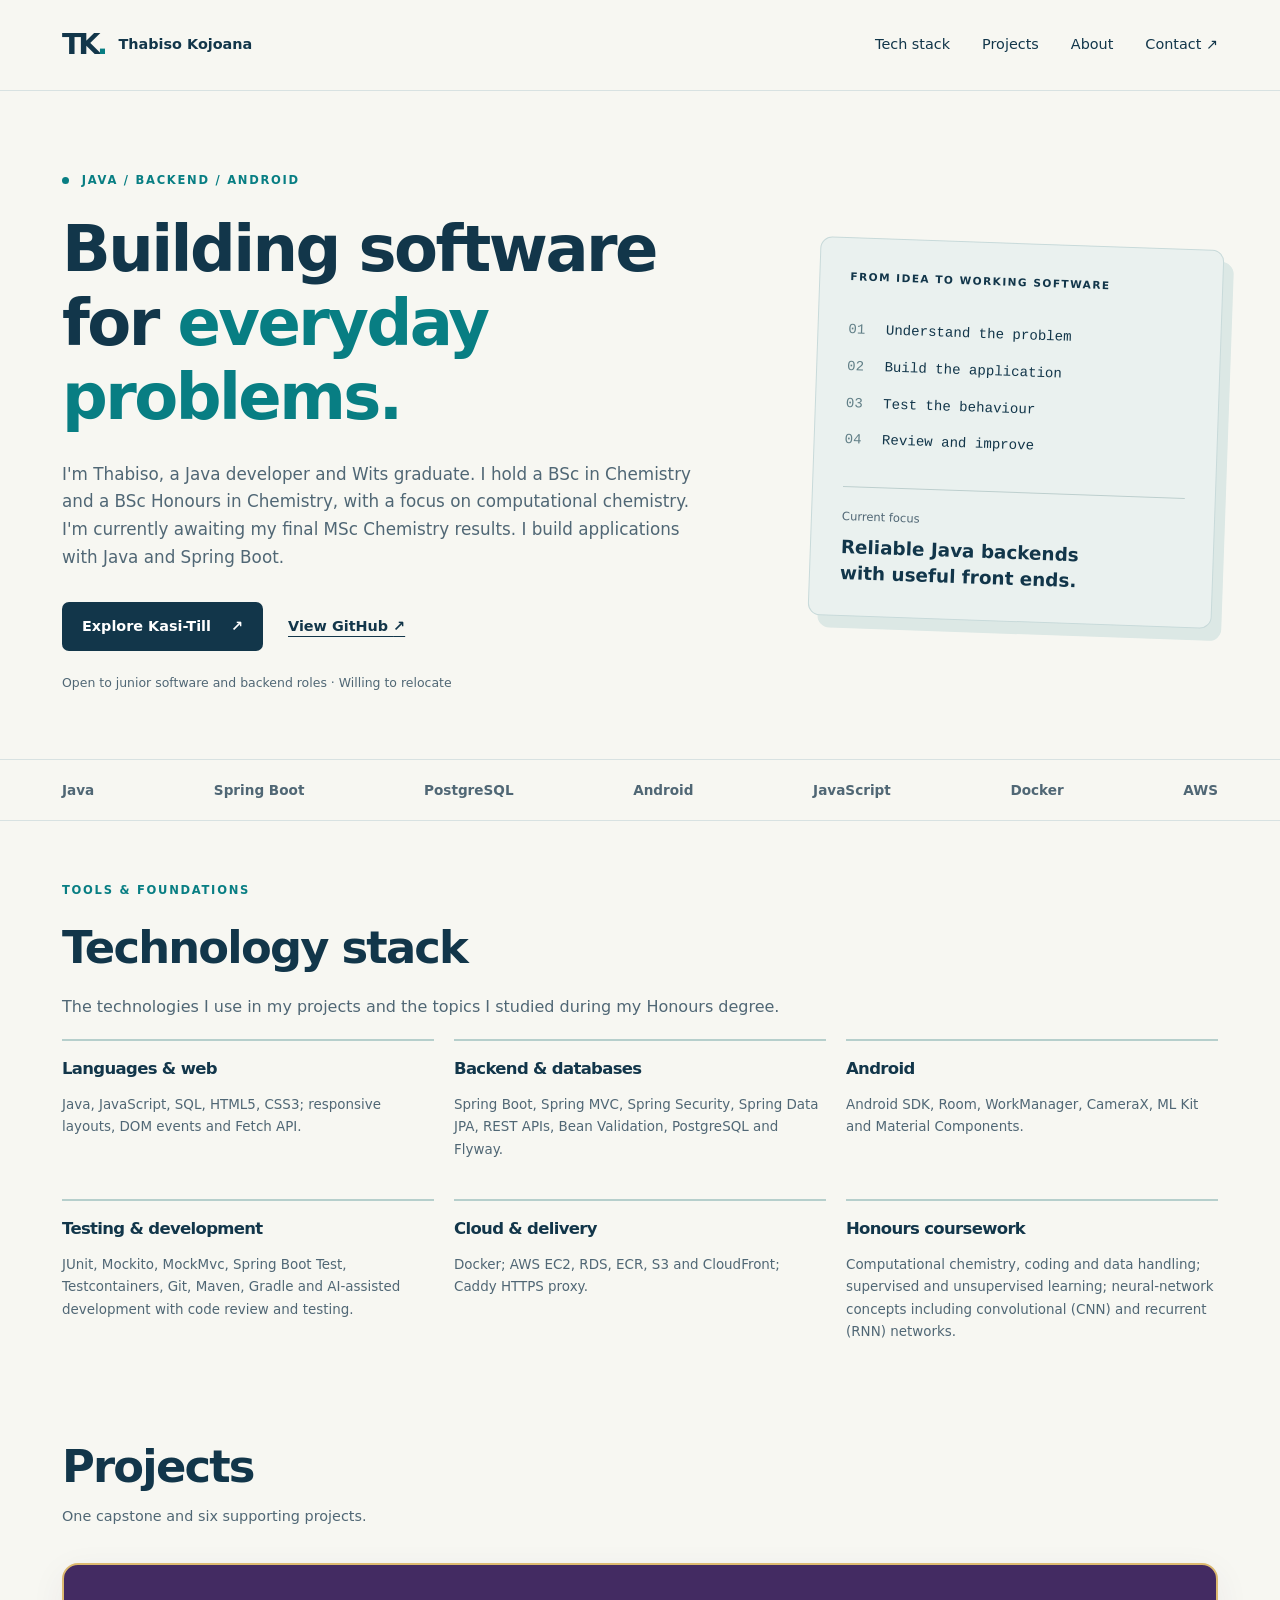
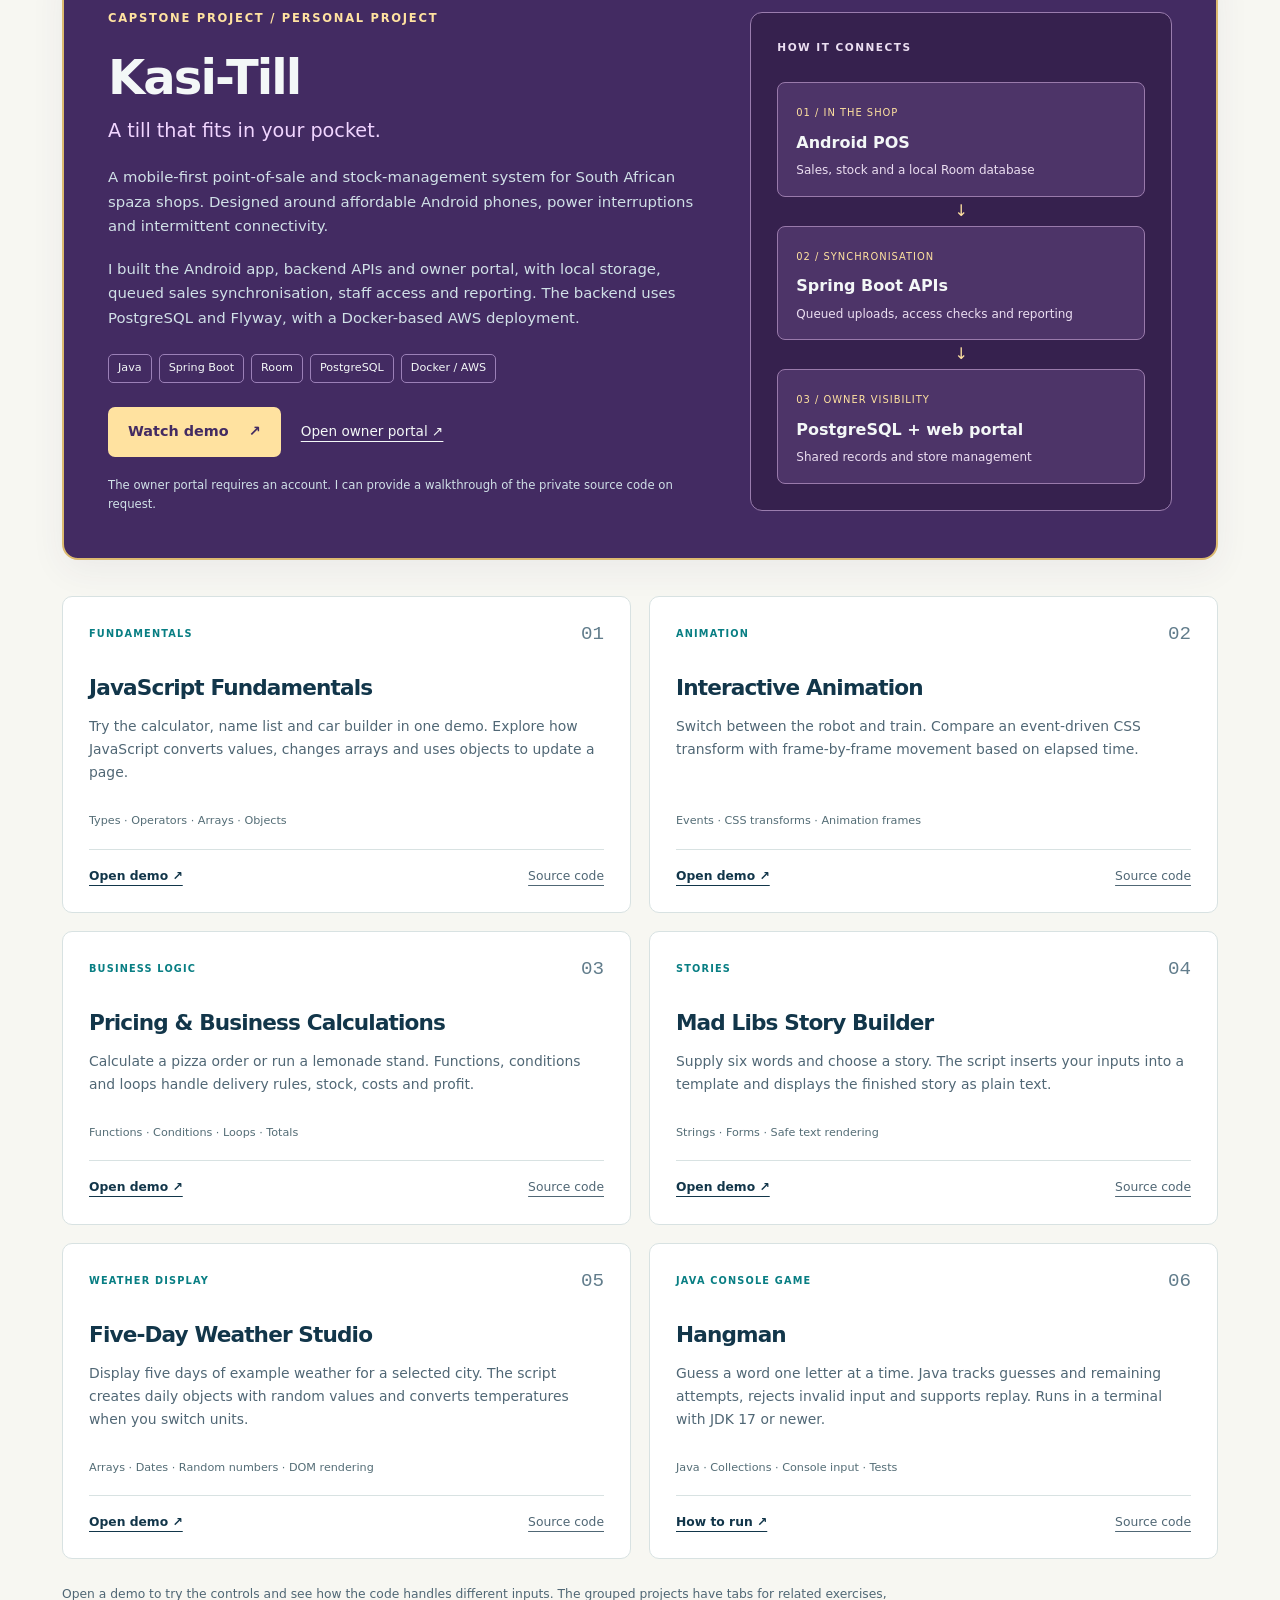
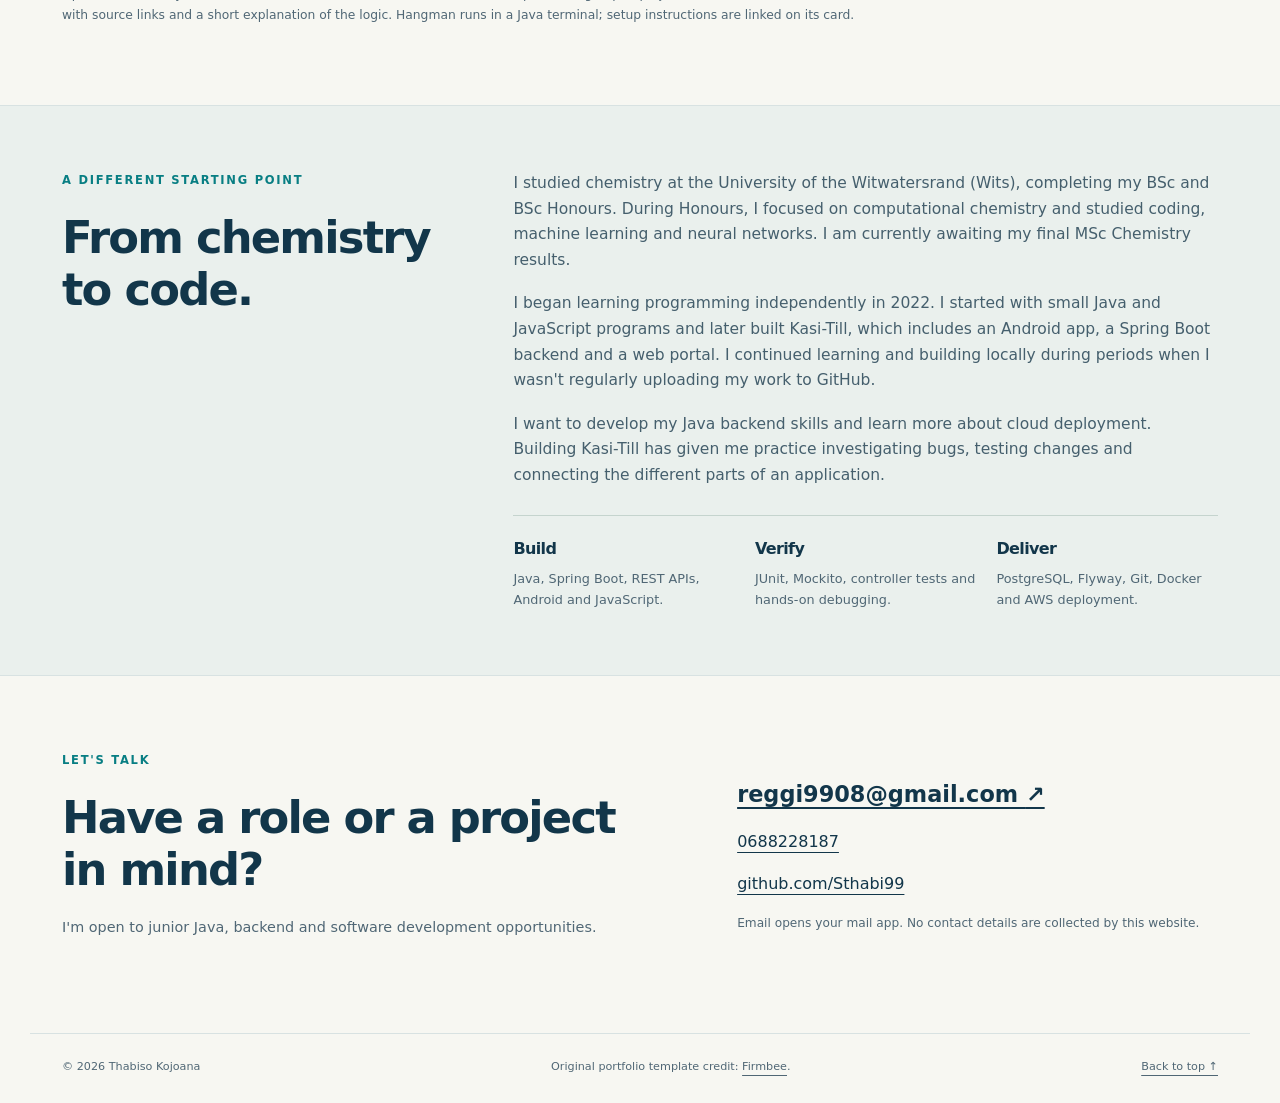
==== commit c89029ef: "Add instructions for trying the demos" ====
--- a/index.html
+++ b/index.html
@@ -43,14 +43,14 @@
 </div></article>
 
 <div class="project-grid">
-<article class="project-card"><div class="card-top"><span class="project-type">FUNDAMENTALS</span><span class="card-number" aria-hidden="true">01</span></div><h3>JavaScript Fundamentals</h3><p>Try the calculator, name list and car builder in one demo. Explore how JavaScript converts values, changes arrays and uses objects to update a page.</p><p class="stack">Types · Operators · Arrays · Objects</p><div class="card-links"><a href="projects/fundamentals.html">Open demo ↗</a><a class="source" href="https://github.com/Sthabi99/FinalPortfolio/blob/main/projects/fundamentals.html">Source code</a></div></article>
-<article class="project-card"><div class="card-top"><span class="project-type">ANIMATION</span><span class="card-number" aria-hidden="true">02</span></div><h3>Interactive Animation</h3><p>Switch between the robot and train. Compare an event-driven CSS transform with frame-by-frame movement based on elapsed time.</p><p class="stack">Events · CSS transforms · Animation frames</p><div class="card-links"><a href="projects/animation.html">Open demo ↗</a><a class="source" href="https://github.com/Sthabi99/FinalPortfolio/blob/main/projects/animation.html">Source code</a></div></article>
-<article class="project-card"><div class="card-top"><span class="project-type">BUSINESS LOGIC</span><span class="card-number" aria-hidden="true">03</span></div><h3>Pricing &amp; Business Calculations</h3><p>Calculate a pizza order or run a lemonade stand. Functions, conditions and loops handle delivery rules, stock, costs and profit.</p><p class="stack">Functions · Conditions · Loops · Totals</p><div class="card-links"><a href="projects/business.html">Open demo ↗</a><a class="source" href="https://github.com/Sthabi99/FinalPortfolio/blob/main/projects/business.html">Source code</a></div></article>
-<article class="project-card"><div class="card-top"><span class="project-type">STORIES</span><span class="card-number" aria-hidden="true">04</span></div><h3>Mad Libs Story Builder</h3><p>Supply six words and choose a story. The script inserts your inputs into a template and displays the finished story as plain text.</p><p class="stack">Strings · Forms · Safe text rendering</p><div class="card-links"><a href="chapter10/chapter10.html">Open demo ↗</a><a class="source" href="https://github.com/Sthabi99/FinalPortfolio/tree/main/chapter10">Source code</a></div></article>
-<article class="project-card"><div class="card-top"><span class="project-type">WEATHER DISPLAY</span><span class="card-number" aria-hidden="true">05</span></div><h3>Five-Day Weather Studio</h3><p>Display five days of example weather for a selected city. The script creates daily objects with random values and converts temperatures when you switch units.</p><p class="stack">Arrays · Dates · Random numbers · DOM rendering</p><div class="card-links"><a href="chapter17/chapter17.html">Open demo ↗</a><a class="source" href="https://github.com/Sthabi99/FinalPortfolio/tree/main/chapter17">Source code</a></div></article>
-<article class="project-card"><div class="card-top"><span class="project-type">JAVA CONSOLE GAME</span><span class="card-number" aria-hidden="true">06</span></div><h3>Hangman</h3><p>Guess a word one letter at a time. Java tracks guesses and remaining attempts, rejects invalid input and supports replay. Runs in a terminal with JDK 17 or newer.</p><p class="stack">Java · Collections · Console input · Tests</p><div class="card-links"><a href="https://github.com/Sthabi99/FinalPortfolio/tree/main/java/hangman#compile-and-play">How to run ↗</a><a class="source" href="https://github.com/Sthabi99/FinalPortfolio/tree/main/java/hangman">Source code</a></div></article>
+<article class="project-card"><div class="card-top"><span class="project-type">FUNDAMENTALS</span><span class="card-number" aria-hidden="true">01</span></div><h3>JavaScript Fundamentals</h3><p>Try the calculator, name list and car builder in one demo. Explore how JavaScript converts values, changes arrays and uses objects to update a page.</p><p class="stack">Types · Operators · Arrays · Objects</p><div class="card-links"><a href="projects/fundamentals.html">Open demo ↗</a><a class="source" href="https://github.com/Sthabi99/Sthabi99.github.io/blob/main/projects/fundamentals.html">Source code</a></div></article>
+<article class="project-card"><div class="card-top"><span class="project-type">ANIMATION</span><span class="card-number" aria-hidden="true">02</span></div><h3>Interactive Animation</h3><p>Switch between the robot and train. Compare an event-driven CSS transform with frame-by-frame movement based on elapsed time.</p><p class="stack">Events · CSS transforms · Animation frames</p><div class="card-links"><a href="projects/animation.html">Open demo ↗</a><a class="source" href="https://github.com/Sthabi99/Sthabi99.github.io/blob/main/projects/animation.html">Source code</a></div></article>
+<article class="project-card"><div class="card-top"><span class="project-type">BUSINESS LOGIC</span><span class="card-number" aria-hidden="true">03</span></div><h3>Pricing &amp; Business Calculations</h3><p>Calculate a pizza order or run a lemonade stand. Functions, conditions and loops handle delivery rules, stock, costs and profit.</p><p class="stack">Functions · Conditions · Loops · Totals</p><div class="card-links"><a href="projects/business.html">Open demo ↗</a><a class="source" href="https://github.com/Sthabi99/Sthabi99.github.io/blob/main/projects/business.html">Source code</a></div></article>
+<article class="project-card"><div class="card-top"><span class="project-type">STORIES</span><span class="card-number" aria-hidden="true">04</span></div><h3>Mad Libs Story Builder</h3><p>Supply six words and choose a story. The script inserts your inputs into a template and displays the finished story as plain text.</p><p class="stack">Strings · Forms · Safe text rendering</p><div class="card-links"><a href="chapter10/chapter10.html">Open demo ↗</a><a class="source" href="https://github.com/Sthabi99/Sthabi99.github.io/tree/main/chapter10">Source code</a></div></article>
+<article class="project-card"><div class="card-top"><span class="project-type">WEATHER DISPLAY</span><span class="card-number" aria-hidden="true">05</span></div><h3>Five-Day Weather Studio</h3><p>Display five days of example weather for a selected city. The script creates daily objects with random values and converts temperatures when you switch units.</p><p class="stack">Arrays · Dates · Random numbers · DOM rendering</p><div class="card-links"><a href="chapter17/chapter17.html">Open demo ↗</a><a class="source" href="https://github.com/Sthabi99/Sthabi99.github.io/tree/main/chapter17">Source code</a></div></article>
+<article class="project-card"><div class="card-top"><span class="project-type">JAVA CONSOLE GAME</span><span class="card-number" aria-hidden="true">06</span></div><h3>Hangman</h3><p>Guess a word one letter at a time. Java tracks guesses and remaining attempts, rejects invalid input and supports replay. Runs in a terminal with JDK 17 or newer.</p><p class="stack">Java · Collections · Console input · Tests</p><div class="card-links"><a href="https://github.com/Sthabi99/Sthabi99.github.io/tree/main/java/hangman#compile-and-play">How to run ↗</a><a class="source" href="https://github.com/Sthabi99/Sthabi99.github.io/tree/main/java/hangman">Source code</a></div></article>
 </div>
-<p class="collection-note">The web exercises are based on <cite>JavaScript For Kids For Dummies</cite>, with added features and updated interfaces. Each demo includes a short explanation of its code and the concepts practised.</p>
+<p class="collection-note">Open a demo to try the controls and see how the code handles different inputs. The grouped projects have tabs for related exercises, with source links and a short explanation of the logic. Hangman runs in a Java terminal; setup instructions are linked on its card.</p>
 </section>
 <section id="about" class="about-section"><div class="shell about-grid">
 <div><p class="eyebrow">A DIFFERENT STARTING POINT</p><h2>From chemistry<br>to code.</h2></div>
